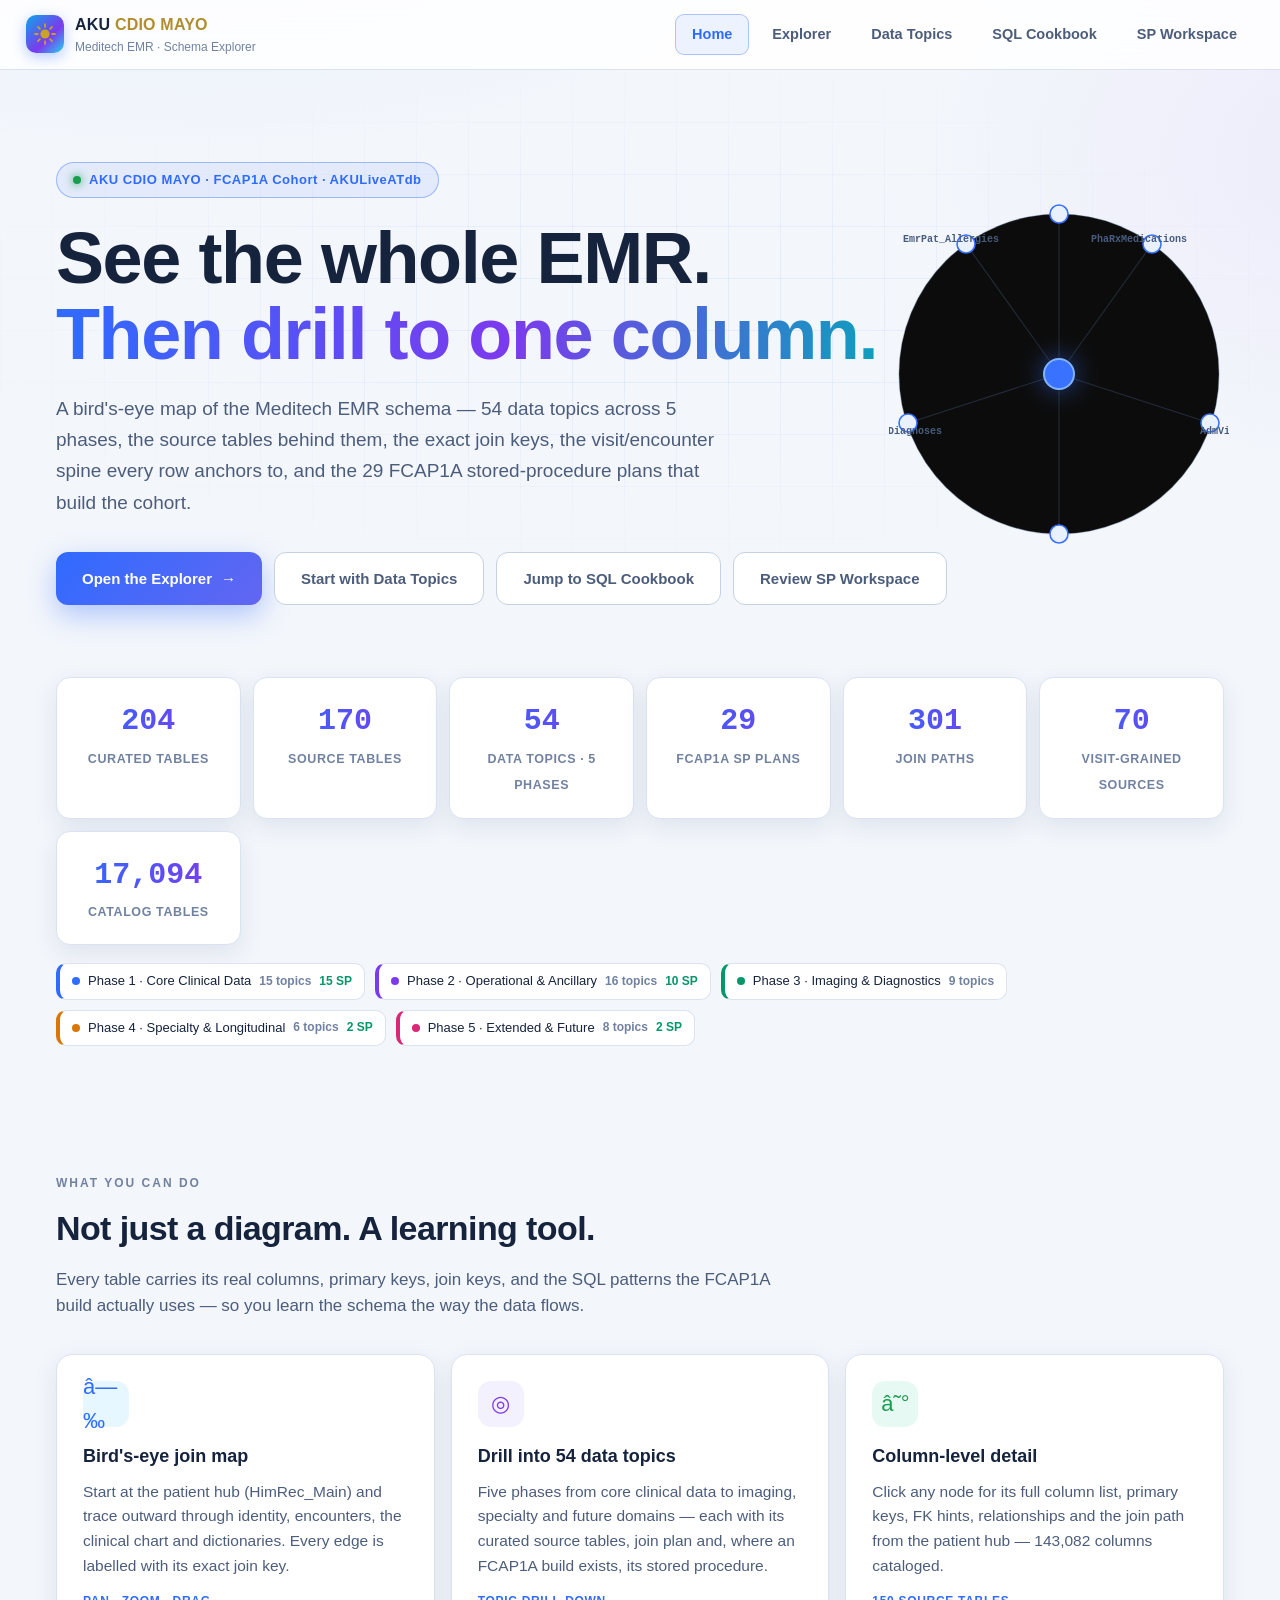
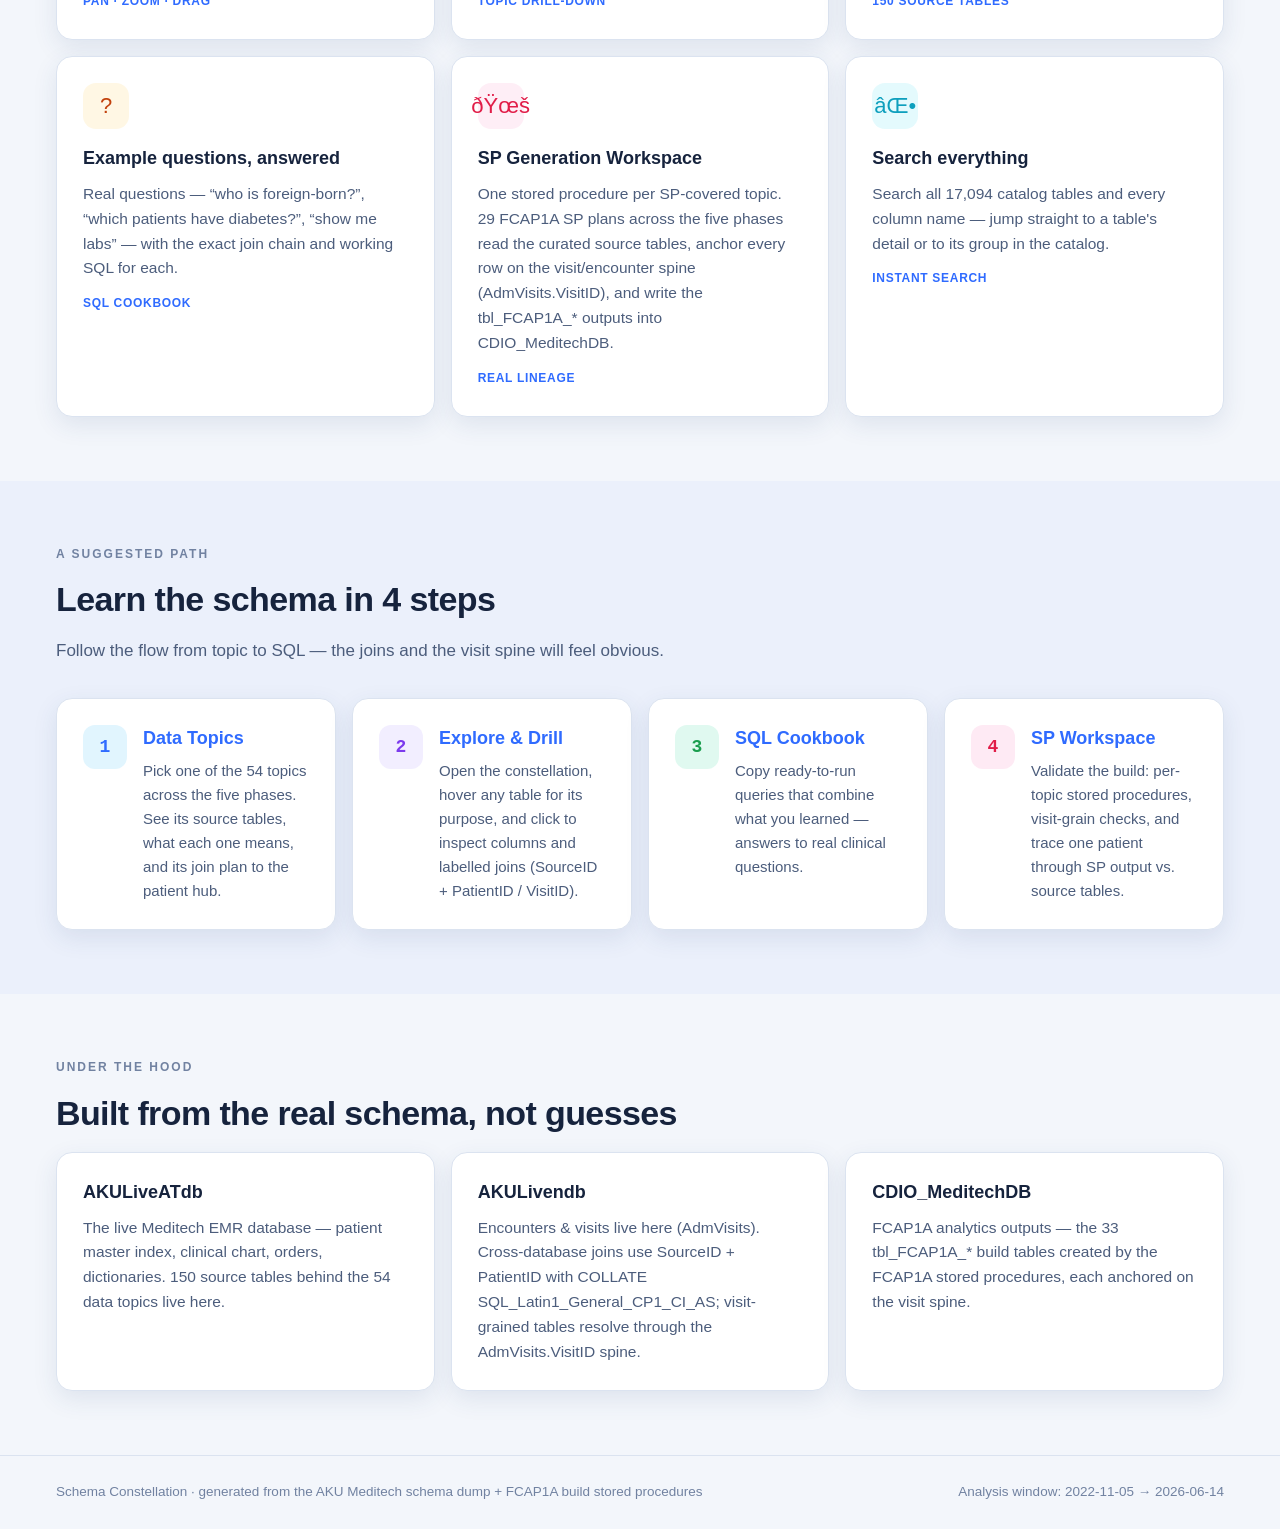
==== index.html @ 4102499e "Curate insurance/claims/surgery topics: 20 tables + 35 rels, 2 SP plans, 29 total" ====
<!DOCTYPE html>
<html lang="en">
<head>
<meta charset="UTF-8">
<meta name="viewport" content="width=device-width, initial-scale=1.0">
<title>AKU CDIO MAYO · Meditech Schema Explorer</title>
<link rel="stylesheet" href="assets/site.css?v=6">
<link rel="icon" type="image/svg+xml" href="assets/favicon.svg">
<meta name="description" content="Explore the AKU Meditech EMR schema: bird's-eye joins, 54 data topics, source tables, the visit/encounter spine, and the FCAP1A stored-procedure plans — built from the FCAP1A cohort project.">
<meta property="og:type" content="website">
<meta property="og:site_name" content="AKU CDIO MAYO · Schema Constellation">
<meta property="og:title" content="AKU CDIO MAYO — Meditech Schema Explorer">
<meta property="og:description" content="Explore the AKU Meditech EMR schema: bird's-eye joins, 54 data topics, source tables, the visit/encounter spine, and the FCAP1A stored-procedure plans.">
<meta property="og:url" content="https://storage.googleapis.com/cdio-migration-schema-constellation/index.html">
<meta name="twitter:card" content="summary">
</head>
<body>
<nav class="nav">
  <div class="brand">
    <div class="logo sun"><svg viewBox="0 0 26 26" fill="none"><circle cx="13" cy="13" r="5" fill="#c9a227"/><path d="M13 2.2v3M13 20.8v3M2.2 13h3M20.8 13h3M5.4 5.4l2.1 2.1M18.5 18.5l2.1 2.1M20.6 5.4l-2.1 2.1M7.5 18.5l-2.1 2.1" stroke="#c9a227" stroke-width="1.9" stroke-linecap="round"/></svg></div>
    <div><b>AKU <span class="gold">CDIO MAYO</span></b><small>Meditech EMR · Schema Explorer</small></div>
  </div>
  <div class="links">
    <a href="index.html" class="active">Home</a>
    <a href="explorer.html">Explorer</a>
    <a href="topics.html">Data Topics</a>
    <a href="sql.html">SQL Cookbook</a>
    <a href="sps.html">SP Workspace</a>
  </div>
</nav>

<header class="hero">
  <div class="gridlines"></div>
  <div class="wrap" style="position:relative">
    <div class="badge"><span class="dot"></span>AKU CDIO MAYO · FCAP1A Cohort · AKULiveATdb</div>
    <h1>See the whole EMR.<br><span class="grad">Then drill to one column.</span></h1>
    <p class="lead">A bird's-eye map of the Meditech EMR schema — 54 data topics across 5 phases, the source tables behind them, the exact join keys, the visit/encounter spine every row anchors to, and the 29 FCAP1A stored-procedure plans that build the cohort.</p>
    <div class="actions">
      <a class="btn primary" href="explorer.html">Open the Explorer <span class="arr">→</span></a>
      <a class="btn ghost" href="topics.html">Start with Data Topics</a>
      <a class="btn ghost" href="sql.html">Jump to SQL Cookbook</a>
      <a class="btn ghost" href="sps.html">Review SP Workspace</a>
    </div>
  </div>
  <div class="mini" aria-hidden="true">
    <svg viewBox="0 0 340 340" xmlns="http://www.w3.org/2000/svg">
      <g transform="translate(170 170)">
        <circle class="medge" r="70"></circle>
        <circle class="medge" r="120"></circle>
        <circle class="medge" r="160"></circle>
        <line class="medge" x1="0" y1="0" x2="0" y2="-160"></line>
        <line class="medge" x1="0" y1="0" x2="151" y2="49"></line>
        <line class="medge" x1="0" y1="0" x2="-151" y2="49"></line>
        <line class="medge" x1="0" y1="0" x2="-93" y2="-130"></line>
        <line class="medge" x1="0" y1="0" x2="93" y2="-130"></line>
        <line class="medge" x1="0" y1="0" x2="0" y2="160"></line>
        <circle class="mhub" r="15" cx="0" cy="0"></circle>
        <circle class="mnode" r="9" cx="0" cy="-160"></circle>
        <circle class="mnode" r="9" cx="151" cy="49"></circle>
        <circle class="mnode" r="9" cx="-151" cy="49"></circle>
        <circle class="mnode" r="9" cx="-93" cy="-130"></circle>
        <circle class="mnode" r="9" cx="93" cy="-130"></circle>
        <circle class="mnode" r="9" cx="0" cy="160"></circle>
        <text class="mlabel" x="0" y="-178" text-anchor="middle">HimRec_Main</text>
        <text class="mlabel" x="168" y="60" text-anchor="middle">AdmVisits</text>
        <text class="mlabel" x="-168" y="60" text-anchor="middle">AbsAcct_Diagnoses</text>
        <text class="mlabel" x="-108" y="-132" text-anchor="middle">EmrPat_Allergies</text>
        <text class="mlabel" x="80" y="-132" text-anchor="middle">PhaRxMedications</text>
        <text class="mlabel" x="4" y="186" text-anchor="middle">LabSpecimens</text>
      </g>
    </svg>
  </div>
</header>

<section style="padding-top:0">
  <div class="wrap">
    <div class="stats">
      <div class="stat"><b id="stTables">184</b><span>Curated tables</span></div>
      <div class="stat"><b id="stSrc">150</b><span>Source tables</span></div>
      <div class="stat"><b id="stTopics">54</b><span>Data topics · 5 phases</span></div>
      <div class="stat"><b id="stSP">19</b><span>FCAP1A SP plans</span></div>
      <div class="stat"><b id="stRels">266</b><span>Join paths</span></div>
      <div class="stat"><b id="stVisit">67</b><span>Visit-grained sources</span></div>
      <div class="stat"><b id="stCatalog">17,094</b><span>Catalog tables</span></div>
    </div>
    <div class="phase-rail" id="phaseRail"></div>
  </div>
</section>

<section>
  <div class="wrap">
    <div class="section-title">What you can do</div>
    <h2 class="section-head">Not just a diagram. A learning tool.</h2>
    <p class="section-sub">Every table carries its real columns, primary keys, join keys, and the SQL patterns the FCAP1A build actually uses — so you learn the schema the way the data flows.</p>
    <div class="grid">
      <div class="card">
        <div class="ic" style="background:rgba(56,189,248,.12);color:var(--accent)">â—‰</div>
        <h3>Bird's-eye join map</h3>
        <p>Start at the patient hub (HimRec_Main) and trace outward through identity, encounters, the clinical chart and dictionaries. Every edge is labelled with its exact join key.</p>
        <span class="tag">Pan · Zoom · Drag</span>
      </div>
      <div class="card">
        <div class="ic" style="background:rgba(167,139,250,.12);color:var(--vio)">◎</div>
        <h3>Drill into 54 data topics</h3>
        <p>Five phases from core clinical data to imaging, specialty and future domains — each with its curated source tables, join plan and, where an FCAP1A build exists, its stored procedure.</p>
        <span class="tag">Topic drill-down</span>
      </div>
      <div class="card">
        <div class="ic" style="background:rgba(52,211,153,.12);color:var(--good)">â˜°</div>
        <h3>Column-level detail</h3>
        <p>Click any node for its full column list, primary keys, FK hints, relationships and the join path from the patient hub — 143,082 columns cataloged.</p>
        <span class="tag">150 source tables</span>
      </div>
      <div class="card">
        <div class="ic" style="background:rgba(251,191,36,.12);color:var(--warn)">?</div>
        <h3>Example questions, answered</h3>
        <p>Real questions — “who is foreign-born?”, “which patients have diabetes?”, “show me labs” — with the exact join chain and working SQL for each.</p>
        <span class="tag">SQL Cookbook</span>
      </div>
      <div class="card">
        <div class="ic" style="background:rgba(244,114,182,.12);color:var(--bad)">ðŸœš</div>
        <h3>SP Generation Workspace</h3>
        <p>One stored procedure per SP-covered topic. 29 FCAP1A SP plans across the five phases read the curated source tables, anchor every row on the visit/encounter spine (AdmVisits.VisitID), and write the tbl_FCAP1A_* outputs into CDIO_MeditechDB.</p>
        <span class="tag">Real lineage</span>
      </div>
      <div class="card">
        <div class="ic" style="background:rgba(34,211,238,.12);color:var(--accent2)">âŒ•</div>
        <h3>Search everything</h3>
        <p>Search all 17,094 catalog tables and every column name — jump straight to a table's detail or to its group in the catalog.</p>
        <span class="tag">Instant search</span>
      </div>
    </div>
  </div>
</section>

<section style="background:rgba(47,107,255,.045)">
  <div class="wrap">
    <div class="section-title">A suggested path</div>
    <h2 class="section-head">Learn the schema in 4 steps</h2>
    <p class="section-sub">Follow the flow from topic to SQL — the joins and the visit spine will feel obvious.</p>
    <div class="path">
      <a class="step" href="topics.html" style="text-decoration:none">
        <div class="num" style="background:rgba(56,189,248,.15);color:var(--accent)">1</div>
        <div><h4>Data Topics</h4><p>Pick one of the 54 topics across the five phases. See its source tables, what each one means, and its join plan to the patient hub.</p></div>
      </a>
      <a class="step" href="explorer.html" style="text-decoration:none">
        <div class="num" style="background:rgba(167,139,250,.15);color:var(--vio)">2</div>
        <div><h4>Explore &amp; Drill</h4><p>Open the constellation, hover any table for its purpose, and click to inspect columns and labelled joins (SourceID + PatientID / VisitID).</p></div>
      </a>
      <a class="step" href="sql.html" style="text-decoration:none">
        <div class="num" style="background:rgba(52,211,153,.15);color:var(--good)">3</div>
        <div><h4>SQL Cookbook</h4><p>Copy ready-to-run queries that combine what you learned — answers to real clinical questions.</p></div>
      </a>
      <a class="step" href="sps.html" style="text-decoration:none">
        <div class="num" style="background:rgba(244,114,182,.15);color:var(--bad)">4</div>
        <div><h4>SP Workspace</h4><p>Validate the build: per-topic stored procedures, visit-grain checks, and trace one patient through SP output vs. source tables.</p></div>
      </a>
    </div>
  </div>
</section>

<section>
  <div class="wrap">
    <div class="section-title">Under the hood</div>
    <h2 class="section-head">Built from the real schema, not guesses</h2>
    <div class="grid">
      <div class="card">
        <h3>AKULiveATdb</h3>
        <p>The live Meditech EMR database — patient master index, clinical chart, orders, dictionaries. 150 source tables behind the 54 data topics live here.</p>
      </div>
      <div class="card">
        <h3>AKULivendb</h3>
        <p>Encounters &amp; visits live here (AdmVisits). Cross-database joins use SourceID + PatientID with COLLATE SQL_Latin1_General_CP1_CI_AS; visit-grained tables resolve through the AdmVisits.VisitID spine.</p>
      </div>
      <div class="card">
        <h3>CDIO_MeditechDB</h3>
        <p>FCAP1A analytics outputs — the 33 tbl_FCAP1A_* build tables created by the FCAP1A stored procedures, each anchored on the visit spine.</p>
      </div>
    </div>
  </div>
</section>

<footer>
  <div class="wrap">
    <span>Schema Constellation · generated from the AKU Meditech schema dump + FCAP1A build stored procedures</span>
    <span class="right"><span>Analysis window: 2022-11-05 → 2026-06-14</span></span>
  </div>
</footer>

<script>
const $ = (s,r=document)=>r.querySelector(s);
const PHCOLOR = {core:"#2f6bff", ops:"#7c3aed", imaging:"#059669", specialty:"#d97706", future:"#db2777"};
Promise.all([fetch("data/schema.js?v=4").then(r=>r.text()), fetch("data/phases.js?v=2").then(r=>r.text())]).then(([st, pt])=>{
  const m = st.match(/window\.SCHEMA_DATA\s*=\s*(\{.*\});/s);
  const pm = pt.match(/window\.SCHEMA_PHASES\s*=\s*(\{.*\});/s);
  if(!m || !pm) return;
  try{
    const d = JSON.parse(m[1]);
    const pd = JSON.parse(pm[1]);
    const tables = Object.values(d.tables);
    const src = tables.filter(v => v.role !== "cohort");
    const allTopics = pd.phases.flatMap(ph => ph.topics || []);
    if($("#stTables")) $("#stTables").textContent = tables.length.toLocaleString();
    if($("#stSrc")) $("#stSrc").textContent = src.length;
    if($("#stTopics")) $("#stTopics").textContent = allTopics.length;
    if($("#stSP")) $("#stSP").textContent = allTopics.filter(t => t.sp).length;
    if($("#stRels")) $("#stRels").textContent = d.rels.length;
    if($("#stVisit")) $("#stVisit").textContent = src.filter(v => (v.cols||[]).some(c=>c.n==="VisitID")).length;
    if($("#stCatalog")) $("#stCatalog").textContent = (d.meta && d.meta.catalog && d.index) ? Object.values(d.index).reduce((a,b)=>a+b.length,0).toLocaleString() : "17,094";
    const rail = $("#phaseRail");
    if(rail && pd.phases){
      rail.innerHTML = pd.phases.map(ph => {
        const c = PHCOLOR[ph.id] || "#2f6bff";
        const spN = (ph.topics||[]).filter(t => t.sp).length;
        return `<a href="topics.html#phase-${ph.id}" class="phase-chip" style="--pc:${c}">
          <span class="dot" style="background:${c};color:${c}"></span>
          <span>${ph.name}</span><b>${(ph.topics||[]).length} topics</b>${spN ? `<b class="sp">${spN} SP</b>` : ""}
        </a>`;
      }).join("");
    }
  }catch(e){}
}).catch(()=>{});
</script>
</body>
</html>
---- assets/site.css ----
/* ============================================================
   Schema Constellation · site-wide design system
   Light theme, borrowed from DbSchema's clean ER-diagram look:
   white surfaces, blue accents, navy text, large readable type.
   ============================================================ */
:root{
  --bg:#f3f6fb; --bg2:#eef2f9; --panel:#ffffff; --panel2:#f8fafd;
  --line:#dbe3f0; --line2:#c5d1e5;
  --txt:#16233d; --muted:#4c5d7c; --faint:#7182a1;
  --accent:#2f6bff; --accent2:#0e9fbd; --good:#1a9e4e; --warn:#c2410c; --bad:#e11d48; --vio:#7c3aed;
  --mono:'JetBrains Mono','Cascadia Code',ui-monospace,SFMono-Regular,Menlo,Consolas,monospace;
  --sans:'Inter',-apple-system,'Segoe UI',Roboto,Helvetica,Arial,sans-serif;
  --shadow:0 8px 24px rgba(35,64,117,.10);
  --shadow-lg:0 18px 44px rgba(35,64,117,.16);
}
*{box-sizing:border-box;margin:0;padding:0}
html{scroll-behavior:smooth}
body{
  background:
    radial-gradient(1100px 520px at 15% -5%, rgba(47,107,255,.07), transparent 60%),
    radial-gradient(900px 600px at 110% 5%, rgba(124,58,237,.06), transparent 55%),
    radial-gradient(1000px 800px at 50% 115%, rgba(14,159,189,.05), transparent 60%),
    var(--bg);
  color:var(--txt);font-family:var(--sans);min-height:100vh;line-height:1.55;font-size:17px;
}
a{color:var(--accent);text-decoration:none}
.mono{font-family:var(--mono)}

/* ---------- top nav ---------- */
.nav{
  position:sticky;top:0;z-index:40;display:flex;align-items:center;gap:14px;
  padding:12px 26px;background:rgba(255,255,255,.85);backdrop-filter:blur(16px);
  border-bottom:1px solid var(--line);
}
.nav .brand{display:flex;align-items:center;gap:11px;margin-right:8px}
.nav .logo{width:38px;height:38px;border-radius:10px;position:relative;flex:none;
  background:linear-gradient(135deg,#0ea5e9,#7c3aed 60%,#22d3ee);box-shadow:0 4px 14px rgba(47,107,255,.35)}
.nav .logo::before{content:"";position:absolute;inset:6px;border-radius:7px;
  border:2px solid rgba(255,255,255,.9);border-top-color:transparent;transform:rotate(28deg)}
.nav .logo::after{content:"";position:absolute;inset:14px 8px;border-radius:50%;background:#fff;box-shadow:0 0 8px #fff}
.nav .logo.sun{display:flex;align-items:center;justify-content:center}
.nav .logo.sun::before,.nav .logo.sun::after{display:none}
.nav .logo.sun svg{width:24px;height:24px}
.nav .brand b .gold{color:#b08d2e}
.nav .brand b{font-size:16px;letter-spacing:.2px;white-space:nowrap;color:var(--txt)}
.nav .brand small{display:block;font-size:12px;color:var(--faint);font-weight:500}
.nav .links{display:flex;gap:6px;margin-left:auto;flex-wrap:wrap}
.nav .links a{
  padding:8px 16px;border-radius:9px;font-size:14.5px;font-weight:600;color:var(--muted);
  border:1px solid transparent;transition:.15s;
}
.nav .links a:hover{color:var(--accent);background:rgba(47,107,255,.06)}
.nav .links a.active{color:var(--accent);border-color:rgba(47,107,255,.35);background:rgba(47,107,255,.08)}
.nav .links a.cta{background:linear-gradient(135deg,#0ea5e9,#6366f1);color:#fff;border:none}
.nav .links a.cta:hover{filter:brightness(1.08);color:#fff}

/* ---------- layout ---------- */
.wrap{max-width:1220px;margin:0 auto;padding:0 26px}
section{padding:64px 0}
.section-title{font-size:12px;letter-spacing:2px;color:var(--faint);text-transform:uppercase;font-weight:800;margin-bottom:10px}
.section-head{font-size:34px;font-weight:800;letter-spacing:-.6px;margin-bottom:12px}
.section-sub{color:var(--muted);font-size:17px;max-width:740px;margin-bottom:34px}

/* ---------- hero ---------- */
.hero{position:relative;overflow:hidden;padding:92px 0 72px}
.hero .gridlines{
  position:absolute;inset:0;background-image:linear-gradient(rgba(47,107,255,.07) 1px,transparent 1px),
    linear-gradient(90deg,rgba(47,107,255,.07) 1px,transparent 1px);
  background-size:52px 52px;mask-image:radial-gradient(ellipse 80% 60% at 50% 40%,#000 20%,transparent 70%);
  pointer-events:none;
}
.hero .badge{display:inline-flex;align-items:center;gap:8px;padding:7px 16px;border-radius:999px;
  border:1px solid rgba(47,107,255,.4);background:rgba(47,107,255,.08);color:var(--accent);
  font-size:13px;font-weight:700;letter-spacing:.5px;margin-bottom:22px}
.hero .badge .dot{width:8px;height:8px;border-radius:50%;background:var(--good);box-shadow:0 0 10px var(--good);animation:pulse 2s infinite}
@keyframes pulse{0%,100%{opacity:1}50%{opacity:.35}}
.hero h1{font-size:clamp(40px,6vw,72px);font-weight:900;letter-spacing:-1.4px;line-height:1.06;margin-bottom:20px;color:var(--txt)}
.hero h1 .grad{background:linear-gradient(90deg,#2f6bff,#7c3aed 55%,#0e9fbd);-webkit-background-clip:text;background-clip:text;color:transparent}
.hero .lead{font-size:19px;color:var(--muted);max-width:660px;margin-bottom:34px;line-height:1.65}
.hero .actions{display:flex;gap:12px;flex-wrap:wrap}
.btn{display:inline-flex;align-items:center;gap:9px;padding:14px 26px;border-radius:12px;font-size:15px;font-weight:700;cursor:pointer;transition:.18s;border:1px solid transparent}
.btn.primary{background:linear-gradient(135deg,#2f6bff,#6366f1);color:#fff;box-shadow:0 10px 28px rgba(47,107,255,.35)}
.btn.primary:hover{filter:brightness(1.08);transform:translateY(-1px)}
.btn.ghost{border-color:var(--line2);color:var(--txt);background:#fff}
.btn.ghost:hover{border-color:var(--accent);color:var(--accent)}
.btn .arr{transition:.18s}
.btn:hover .arr{transform:translateX(3px)}

/* mini constellation in hero */
.mini{position:absolute;right:4%;top:50%;transform:translateY(-50%);width:340px;height:340px;opacity:.95;pointer-events:none}
@media(max-width:1020px){.mini{display:none}}
.mini svg{width:100%;height:100%}
.mini .mnode{fill:#eaf1ff;stroke:#2f6bff;stroke-width:1.6}
.mini .mhub{fill:#2f6bff;stroke:#7db1ff;stroke-width:2;filter:drop-shadow(0 0 12px rgba(47,107,255,.55))}
.mini .medge{stroke:rgba(71,94,128,.35);stroke-width:1.1}
.mini .mlabel{font:600 10px var(--mono);fill:#3f5478}

/* ---------- stats band ---------- */
.stats{display:grid;grid-template-columns:repeat(6,1fr);gap:12px}
.stat{border:1px solid var(--line);border-radius:14px;padding:20px 16px;background:#fff;text-align:center;transition:.2s;box-shadow:var(--shadow)}
.stat:hover{transform:translateY(-3px);border-color:var(--line2);box-shadow:var(--shadow-lg)}
.stat b{display:block;font-size:30px;font-weight:800;background:linear-gradient(90deg,#2f6bff,#7c3aed);-webkit-background-clip:text;background-clip:text;color:transparent;font-family:var(--mono)}
.stat span{font-size:12.5px;color:var(--faint);letter-spacing:.6px;text-transform:uppercase;font-weight:700}
@media(max-width:900px){.stats{grid-template-columns:repeat(3,1fr)}}

/* ---------- phase rail (home) ---------- */
.phase-rail{display:flex;flex-wrap:wrap;gap:10px;margin-top:18px}
.phase-rail .phase-chip{display:inline-flex;align-items:center;gap:8px;border:1px solid var(--line);border-left:4px solid var(--pc,#2f6bff);border-radius:10px;padding:7px 12px;background:#fff;font-size:13px;color:var(--txt);text-decoration:none;transition:.15s}
.phase-rail .phase-chip:hover{border-color:var(--line2);box-shadow:var(--shadow)}
.phase-rail .phase-chip .dot{width:8px;height:8px;border-radius:50%;flex:none}
.phase-rail .phase-chip b{font-weight:700;font-size:12px;color:var(--faint)}
.phase-rail .phase-chip b.sp{color:#059669}


/* ---------- feature cards ---------- */
.grid{display:grid;grid-template-columns:repeat(auto-fit,minmax(320px,1fr));gap:16px}
.card{border:1px solid var(--line);border-radius:16px;padding:26px;background:#fff;transition:.2s;position:relative;overflow:hidden;box-shadow:var(--shadow)}
.card:hover{transform:translateY(-4px);border-color:var(--line2);box-shadow:var(--shadow-lg)}
.card .ic{width:46px;height:46px;border-radius:13px;display:flex;align-items:center;justify-content:center;margin-bottom:16px;font-size:22px}
.card h3{font-size:18px;font-weight:700;margin-bottom:9px}
.card p{font-size:15.5px;color:var(--muted);line-height:1.6}
.card .tag{display:inline-block;margin-top:13px;font-size:12px;font-weight:700;letter-spacing:.7px;color:var(--accent);text-transform:uppercase}

/* ---------- learning path ---------- */
.path{display:grid;grid-template-columns:repeat(4,1fr);gap:16px}
.step{border:1px solid var(--line);border-radius:16px;padding:26px;background:#fff;display:flex;gap:16px;transition:.2s;cursor:pointer;box-shadow:var(--shadow)}
.step:hover{transform:translateY(-4px);border-color:var(--accent);box-shadow:var(--shadow-lg)}
.step .num{width:44px;height:44px;flex:none;border-radius:12px;display:flex;align-items:center;justify-content:center;font-weight:800;font-family:var(--mono);font-size:18px}
.step h4{font-size:18px;font-weight:700;margin-bottom:6px}
.step p{font-size:15px;color:var(--muted);line-height:1.6}
@media(max-width:900px){.path{grid-template-columns:1fr}}

/* ---------- foot ---------- */
footer{border-top:1px solid var(--line);padding:26px 0;color:var(--faint);font-size:13.5px}
footer .wrap{display:flex;align-items:center;gap:12px;flex-wrap:wrap}
footer .right{margin-left:auto;display:flex;gap:16px}

/* ---------- generic pages ---------- */
.page{padding:54px 0 80px}
.page h1{font-size:38px;font-weight:800;letter-spacing:-.8px;margin-bottom:8px}
.page .crumb{font-size:12.5px;color:var(--faint);margin-bottom:22px;font-family:var(--mono)}
.code-card{border:1px solid var(--line);border-radius:14px;background:#f6f8fc;overflow:hidden;margin-top:10px}
.code-card pre{padding:16px;font-family:var(--mono);font-size:14px;color:#0f1e3d;overflow-x:auto;white-space:pre-wrap;word-break:break-all;line-height:1.55}
.kw{color:#7c3aed}.cm{color:#8a98b6}.st{color:#15803d}.fn{color:#2563eb}

/* ---------- subpage hero ---------- */
.pagehead{padding:60px 0 12px}
.pagehead h1{font-size:40px;font-weight:800;letter-spacing:-.8px;margin-bottom:8px}
.pagehead .lead{max-width:680px;color:var(--muted);font-size:17.5px;line-height:1.65}

/* ---------- topics page ---------- */
.topic-loading{color:var(--faint);padding:40px 0;font-size:16px}
.phase-toc{display:flex;flex-wrap:wrap;gap:10px;margin-bottom:34px;position:sticky;top:0;z-index:30;background:rgba(238,242,249,.94);backdrop-filter:blur(6px);padding:12px 0;border-radius:14px}
.phase-toc a{display:flex;align-items:center;gap:10px;border:1px solid var(--line);border-left:4px solid var(--tone,#2f6bff);border-radius:12px;
  padding:9px 14px;font-weight:800;font-size:14px;color:var(--txt);background:#fff;text-decoration:none;transition:.15s}
.phase-toc a:hover{border-color:var(--line2);box-shadow:var(--shadow)}
.phase-toc a b{font-weight:700;font-size:12px;color:var(--faint)}
.phase-block{margin-bottom:44px;scroll-margin-top:70px}
.phase-head{display:flex;align-items:flex-end;justify-content:space-between;gap:14px;border-bottom:3px solid var(--tone,#2f6bff);padding-bottom:12px;margin-bottom:18px;scroll-margin-top:70px}
.phase-head .section-title{color:var(--tone,#2f6bff)}
.phase-head h2{font-size:30px;font-weight:800;letter-spacing:-.4px}
.phase-head .chip{flex:none}
.phase-grid{display:grid;grid-template-columns:repeat(auto-fill,minmax(430px,1fr));gap:16px;align-items:start}
.phase-grid .topic-block{margin-bottom:0}
.topic-block.na{background:linear-gradient(180deg,#fff,#f7f9fc)}
.topic-block .t-note{margin-top:10px;font-size:14px;color:var(--faint);background:rgba(245,158,11,.08);border:1px dashed rgba(217,119,6,.4);border-radius:10px;padding:8px 12px;max-width:680px}
.na-note{font-size:15px;color:var(--faint);background:rgba(148,163,184,.1);border:1px dashed var(--line2);border-radius:12px;padding:14px 16px;line-height:1.55;margin-top:4px}
.topic-block .topic-head p{max-width:100%}
.topic-block .sp-plan{display:grid;grid-template-columns:1.25fr .9fr;gap:22px}
@media (max-width:900px){
  .phase-grid{grid-template-columns:1fr}
  .topic-block .sp-plan{grid-template-columns:1fr}
  .phase-head{flex-direction:column;align-items:flex-start}
}
.topic-block{border:1px solid var(--line);border-radius:18px;padding:28px;margin-bottom:26px;background:#fff;box-shadow:var(--shadow)}
.topic-block .tone-line{width:4px;border-radius:3px;background:var(--tone,#2f6bff);align-self:stretch;flex:none}
.topic-head{display:flex;align-items:flex-start;gap:16px;margin-bottom:20px}
.topic-head h2{font-size:26px;font-weight:800;letter-spacing:-.3px}
.topic-head h2 a{color:var(--txt)}
.topic-head h2 a:hover{color:var(--tone,#2f6bff)}
.topic-head p{color:var(--muted);font-size:16px;line-height:1.6;margin-top:4px;max-width:680px}
.topic-head .btn{margin-left:auto;flex:none}
.topic-grid{display:grid;grid-template-columns:repeat(auto-fill,minmax(310px,1fr));gap:14px}
.topic-card{border:1px solid var(--line);border-radius:14px;padding:18px;background:var(--panel2);
  border-top:3px solid var(--tone,#2f6bff);transition:.15s;min-width:0}
.topic-card:hover{transform:translateY(-2px);border-color:var(--line2);box-shadow:var(--shadow-lg)}
.tc-top{display:flex;align-items:center;gap:8px;margin-bottom:7px;flex-wrap:wrap;min-width:0}
.tc-name{font-family:var(--mono);font-size:16px;font-weight:700;min-width:0;overflow-wrap:break-word;word-break:break-all}
.tc-name a{color:var(--txt)}
.tc-name a:hover{color:var(--tone,#2f6bff)}
.tc-zone{margin-left:auto;font-size:10.5px;font-weight:800;letter-spacing:1px;color:var(--faint);
  border:1px solid var(--line);padding:3px 8px;border-radius:99px}
.tc-label{font-size:13.5px;font-weight:700;color:var(--accent);letter-spacing:.3px;margin-bottom:8px}
.tc-desc{font-size:15px;color:var(--muted);line-height:1.55;margin-bottom:11px}
.tc-keys{font-size:13px;color:var(--faint);font-family:var(--mono);margin-bottom:7px}
.tc-keys code{color:var(--warn);font-size:12px}
.tc-cols{font-size:12px;color:var(--faint);font-weight:700;letter-spacing:.5px}

/* ---------- sql cookbook ---------- */
.sql-card{border:1px solid var(--line);border-radius:16px;background:#fff;margin-bottom:24px;overflow:hidden;box-shadow:var(--shadow)}
.sql-head{display:flex;align-items:center;gap:12px;padding:18px 20px;border-bottom:1px solid var(--line);flex-wrap:wrap}
.sql-q{font-size:19px;font-weight:700}
.sql-topic{margin-left:auto;font-size:11.5px;font-weight:800;letter-spacing:1px;color:var(--vio);
  border:1px solid rgba(124,58,237,.4);padding:4px 12px;border-radius:99px;white-space:nowrap}
.sql-path{display:flex;flex-wrap:wrap;align-items:center;gap:8px;padding:13px 20px;border-bottom:1px solid var(--line);font-size:14.5px}
.sql-path .qs-tbl{font-family:var(--mono);font-weight:700}
.sql-path .qs-tbl a{color:#22304d}
.sql-path .qs-tbl a:hover{color:var(--accent)}
.sql-path .qs-on{color:var(--faint);font-size:13px}
.sql-path .qs-on code{color:var(--warn);font-family:var(--mono);font-size:12px}
.sql-path .qs-arr{color:var(--accent);font-weight:800}
.sql-code{background:#f6f8fc;border-top:1px solid var(--line);padding:18px;overflow-x:auto}
.sql-code code{font-family:var(--mono);font-size:14.5px;line-height:1.6;color:#0f1e3d;white-space:pre-wrap;word-break:break-all}
.sql-card .copy-btn{margin:14px 20px}
.btn.sm{padding:9px 16px;font-size:13px;border-radius:10px}
.btn.ghost{background:#fff;border:1px solid var(--line2);color:var(--muted)}
.btn.ghost:hover{color:var(--accent);border-color:var(--accent);background:rgba(47,107,255,.05)}
.btn.ghost.sm{padding:9px 16px;font-size:13px;border-radius:10px}
.btn.primary{background:linear-gradient(135deg,#2f6bff,#6366f1);color:#fff;border:none}
.btn.primary:hover{filter:brightness(1.08)}

@media(max-width:820px){
  .topic-head{flex-direction:column}
  .topic-head .btn{margin-left:0}
  .sql-topic{margin-left:0}
}

/* ---------- shared SP workspace + join-plan components (sps.html, topics.html) ---------- */
.chip{font:700 10.5px/1 var(--mono);letter-spacing:.04em;padding:.38rem .6rem;border-radius:999px;border:1px solid color-mix(in srgb,currentColor 25%,transparent);background:color-mix(in srgb,currentColor 8%,transparent);white-space:nowrap}
.sp-meta{display:flex;flex-wrap:wrap;gap:.45rem;margin-top:.65rem}
.sp-plan{display:grid;grid-template-columns:1fr 1fr;gap:1.1rem;margin-top:.9rem}
@media(max-width:960px){.sp-plan{grid-template-columns:1fr}}
.sp-col h4{font-size:.72rem;letter-spacing:.14em;text-transform:uppercase;color:var(--faint);margin:0 0 .55rem}
.sp-tbl{display:grid;grid-template-columns:repeat(auto-fill,minmax(190px,1fr));gap:.5rem}
.sp-card{background:#fff;border:1px solid var(--line);border-radius:10px;padding:.5rem .62rem;min-width:0}
.sp-card .n{font:600 12.5px/1.25 var(--mono);white-space:nowrap;overflow:hidden;text-overflow:ellipsis}
.sp-card .n a{color:var(--txt)}
.sp-card .n a:hover{color:var(--accent)}
.sp-card .l{font-size:11px;color:var(--muted);margin-top:.15rem;line-height:1.3;display:-webkit-box;-webkit-line-clamp:2;-webkit-box-orient:vertical;overflow:hidden}
.sp-card .k{display:flex;gap:.35rem;align-items:center;margin-top:.4rem;font-size:10px;color:var(--faint)}
.sp-card .chip{font-size:9.5px;padding:.22rem .45rem}
.jpl{display:flex;flex-direction:column;gap:.4rem}
.jp{display:flex;align-items:baseline;gap:.45rem;font:600 11.5px/1.4 var(--mono);background:var(--panel2);border:1px solid var(--line);border-radius:8px;padding:.42rem .6rem}
.jp .arr{color:var(--faint)}
.jp code{color:var(--accent);background:transparent;padding:0}
.jp em{font:500 10.5px/1 var(--sans);color:var(--faint);font-style:normal;margin-left:auto;white-space:nowrap}
.jp-hub{opacity:.85;border-style:dashed;border-color:var(--line2)}
.sql-card details>summary{cursor:pointer;list-style:none;display:flex;align-items:center;gap:.5rem;font-weight:600;font-size:.86rem;padding:16px 20px;color:var(--txt)}
.sql-card details>summary::before{content:"+";display:inline-grid;place-items:center;width:1.15rem;height:1.15rem;border-radius:6px;background:var(--panel2);border:1px solid var(--line);font-size:.8rem;color:var(--accent)}
.sql-card details[open]>summary::before{content:"−"}
.sql-card details .sql-code{border-top:1px solid var(--line)}
.sql-code{max-height:520px;overflow:auto}
.xsp-list{display:grid;grid-template-columns:repeat(auto-fill,minmax(230px,1fr));gap:.55rem;margin-top:.7rem}
.xsp-item{font:600 11px/1.5 var(--mono);border:1px solid var(--line);border-radius:10px;padding:.55rem .65rem;background:#fff}
.xsp-item b{display:block;font-size:12px}
.xsp-item small{display:block;color:var(--faint);font-weight:500;margin-top:.15rem}
.runbook{list-style:none;counter-reset:rb;padding:0;margin:.9rem 0 0;display:flex;flex-direction:column;gap:.55rem}
.runbook li{counter-increment:rb;display:flex;gap:.7rem;align-items:flex-start;font-size:.9rem;color:var(--muted);line-height:1.5}
.runbook li::before{content:counter(rb,decimal);flex:0 0 1.45rem;height:1.45rem;display:grid;place-items:center;border-radius:8px;background:var(--panel2);border:1px solid var(--line);font:700 12px/1 var(--mono);color:var(--accent)}
.trace-row{display:flex;gap:.55rem;margin:.5rem 0;flex-wrap:wrap}
.trace-row input{flex:1;min-width:180px;font:500 12px var(--mono);padding:.5rem .6rem;border-radius:8px;border:1px solid var(--line2);background:#fff;color:var(--txt)}
.trace-row input:focus{outline:none;border-color:var(--accent)}
.trace-code:empty::after{content:"Enter one PatientID, then Generate trace SQL.";color:var(--faint);font:500 13px var(--sans)}
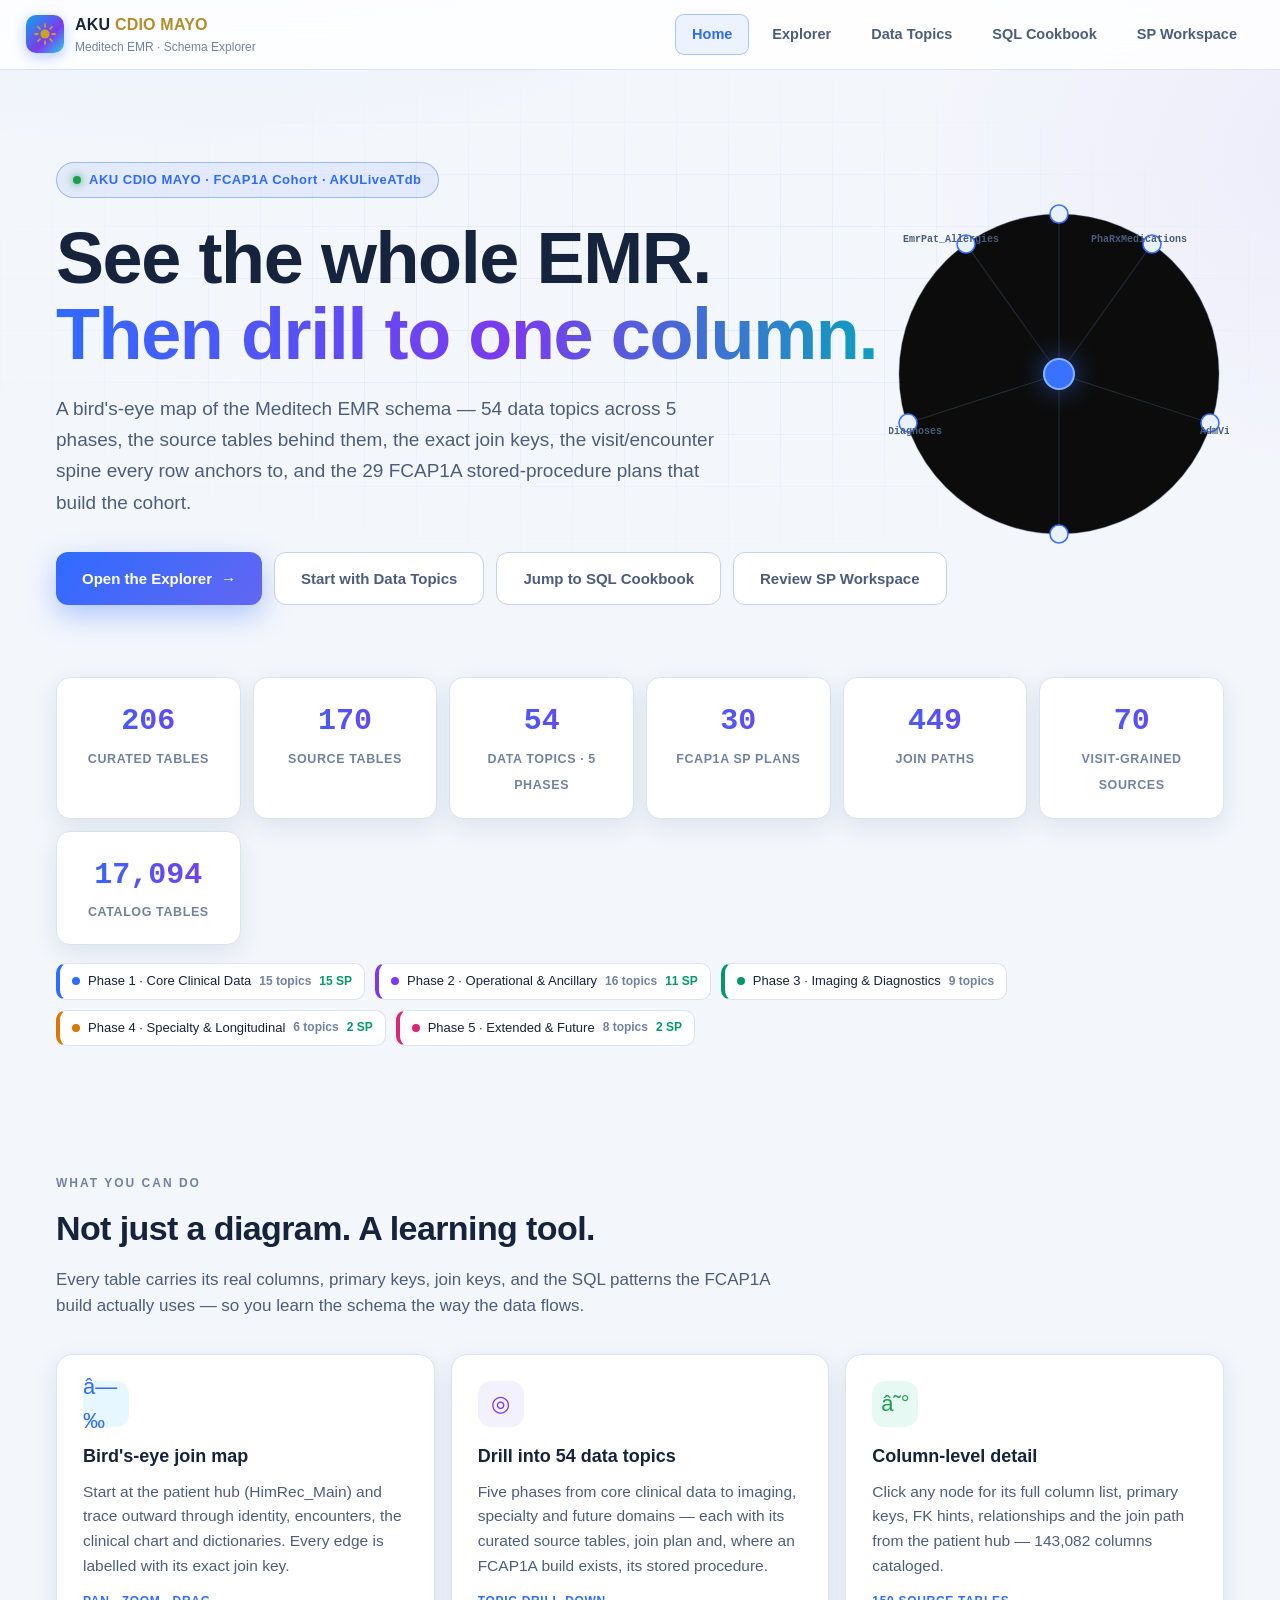
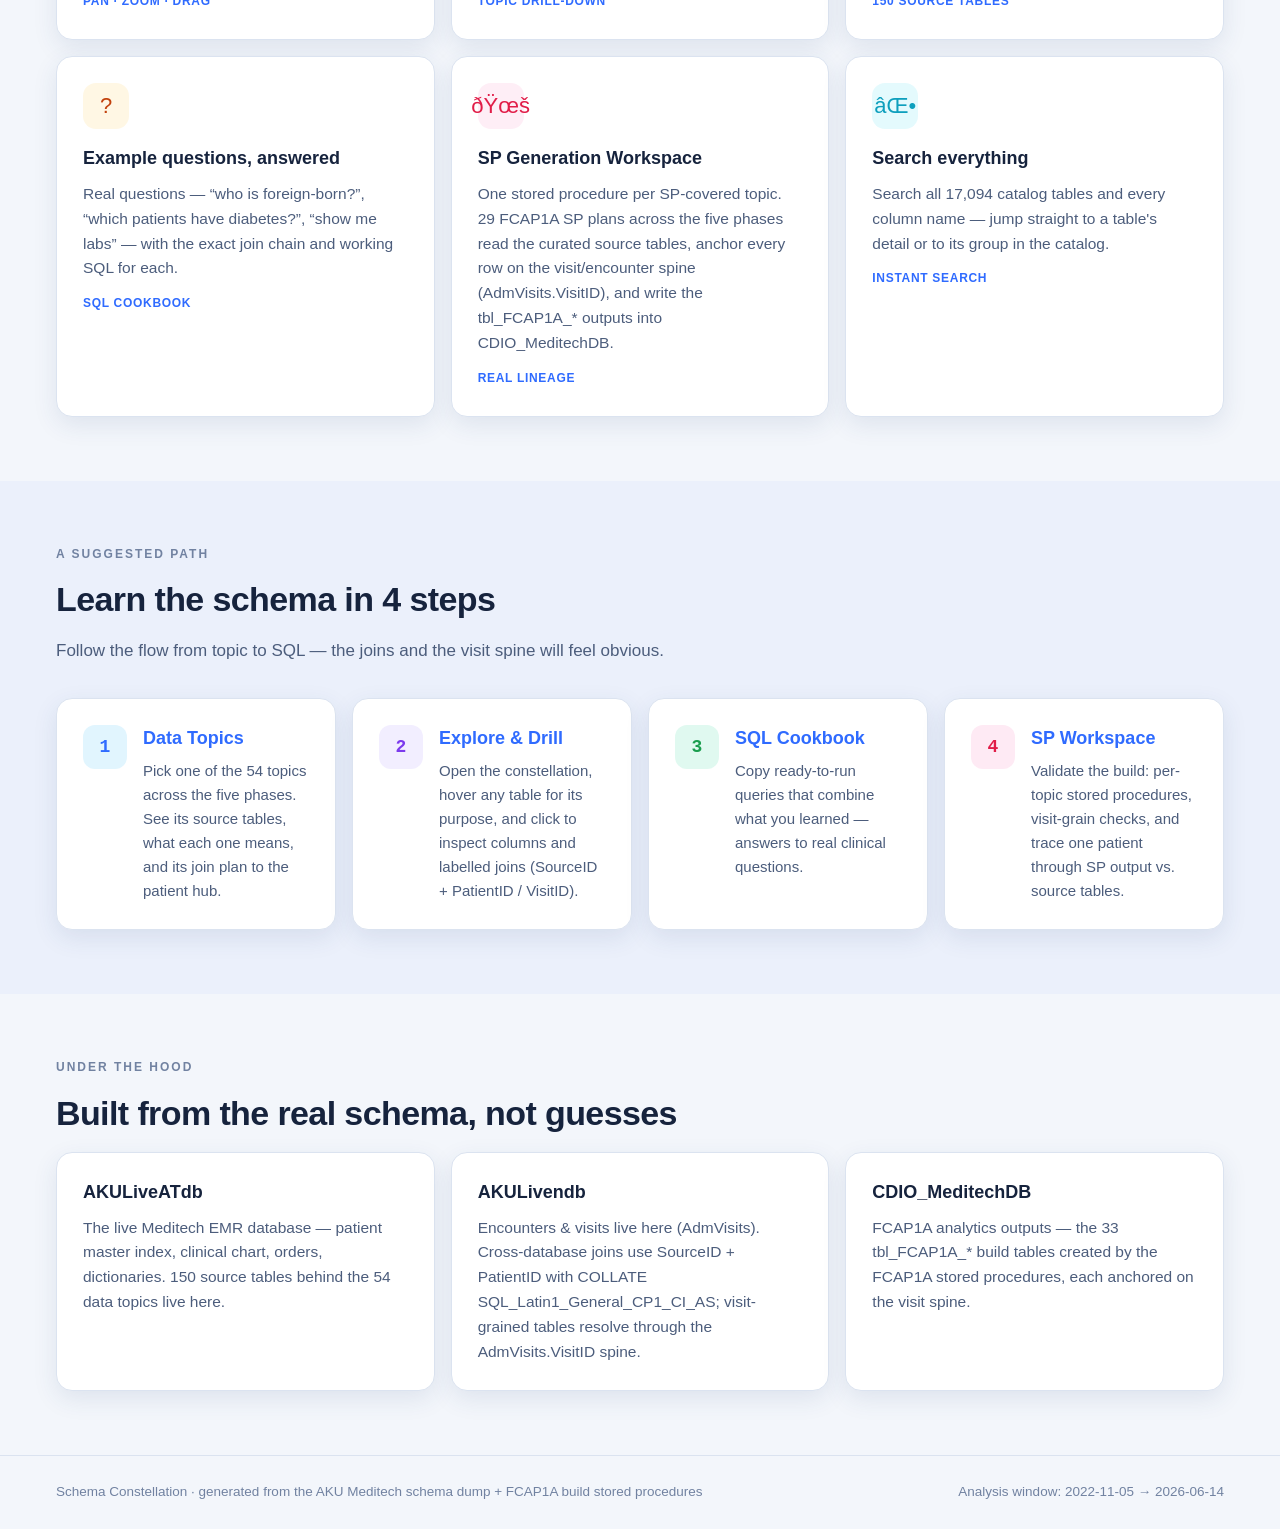
==== commit 56983143: "Complete schema relationships and SP catalog" ====
--- a/index.html
+++ b/index.html
@@ -190,7 +190,7 @@
 <script>
 const $ = (s,r=document)=>r.querySelector(s);
 const PHCOLOR = {core:"#2f6bff", ops:"#7c3aed", imaging:"#059669", specialty:"#d97706", future:"#db2777"};
-Promise.all([fetch("data/schema.js?v=4").then(r=>r.text()), fetch("data/phases.js?v=2").then(r=>r.text())]).then(([st, pt])=>{
+Promise.all([fetch("data/schema.js?v=5").then(r=>r.text()), fetch("data/phases.js?v=3").then(r=>r.text())]).then(([st, pt])=>{
   const m = st.match(/window\.SCHEMA_DATA\s*=\s*(\{.*\});/s);
   const pm = pt.match(/window\.SCHEMA_PHASES\s*=\s*(\{.*\});/s);
   if(!m || !pm) return;
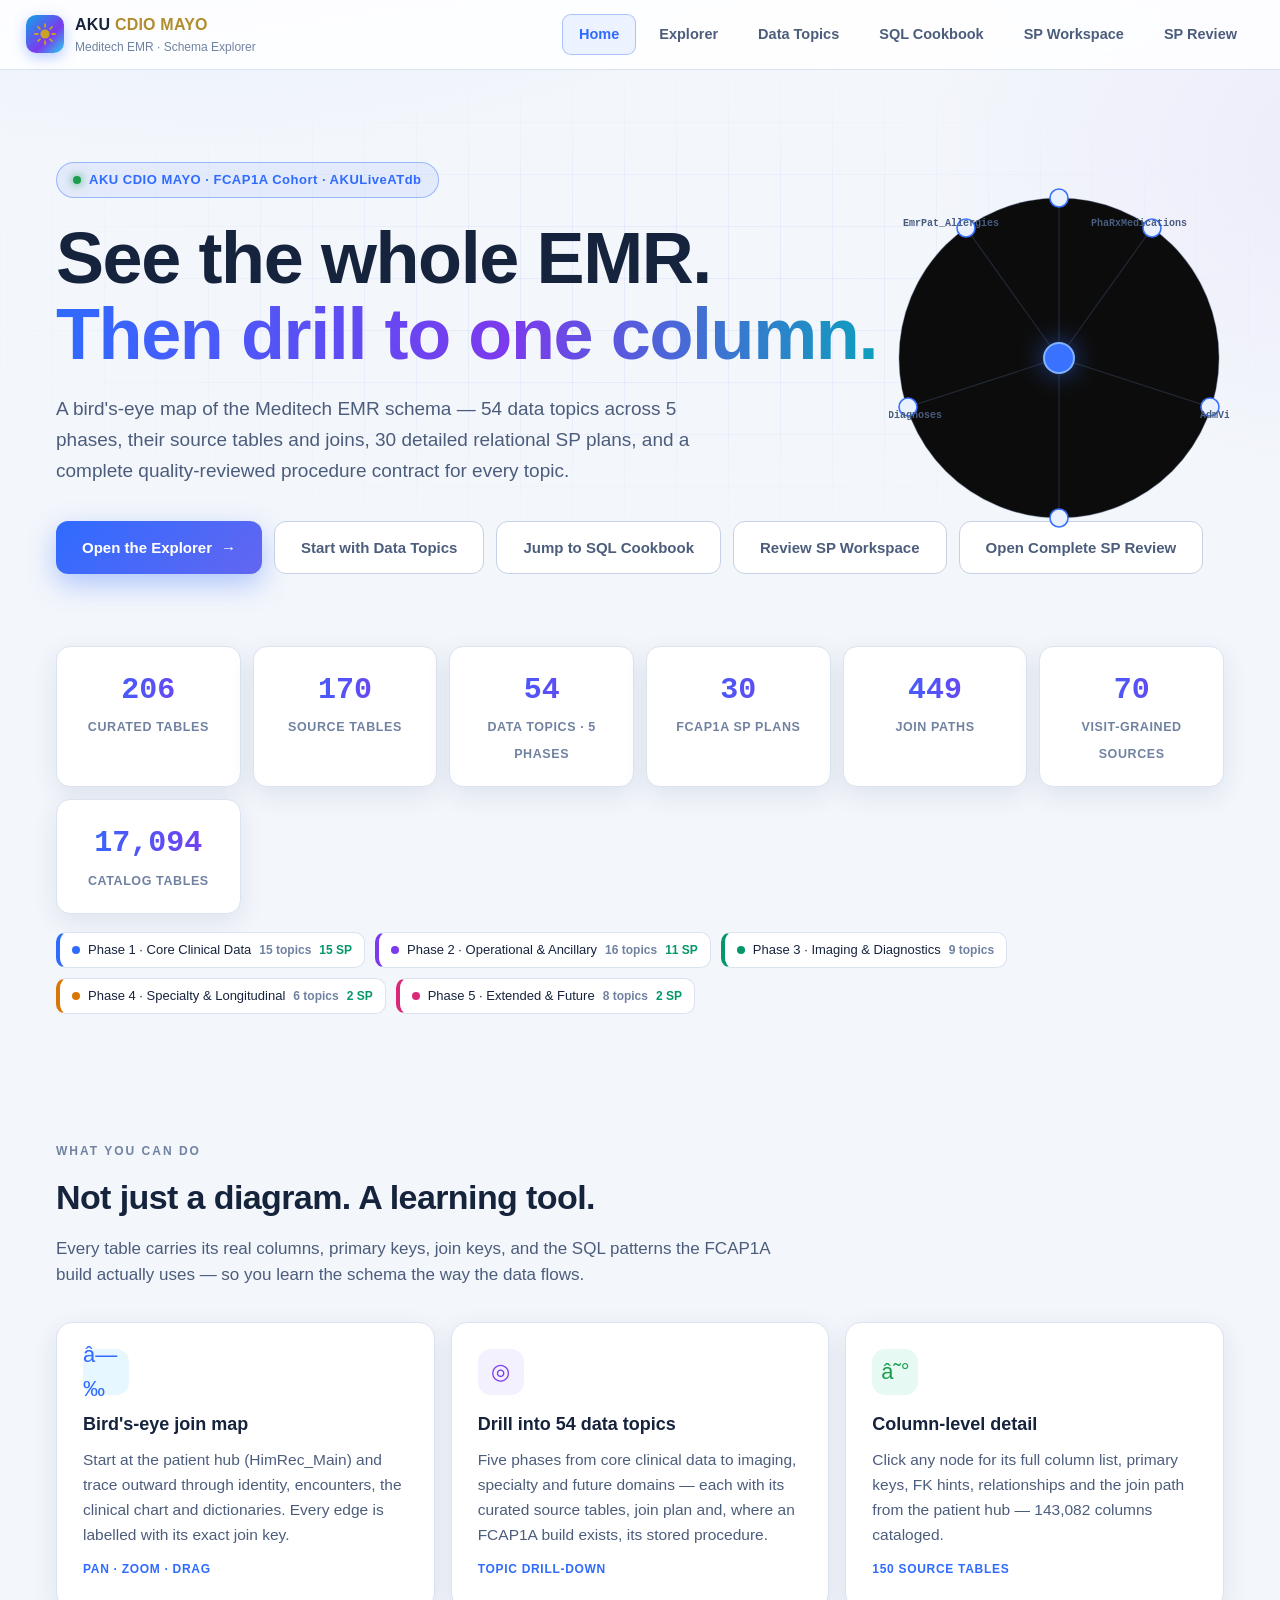
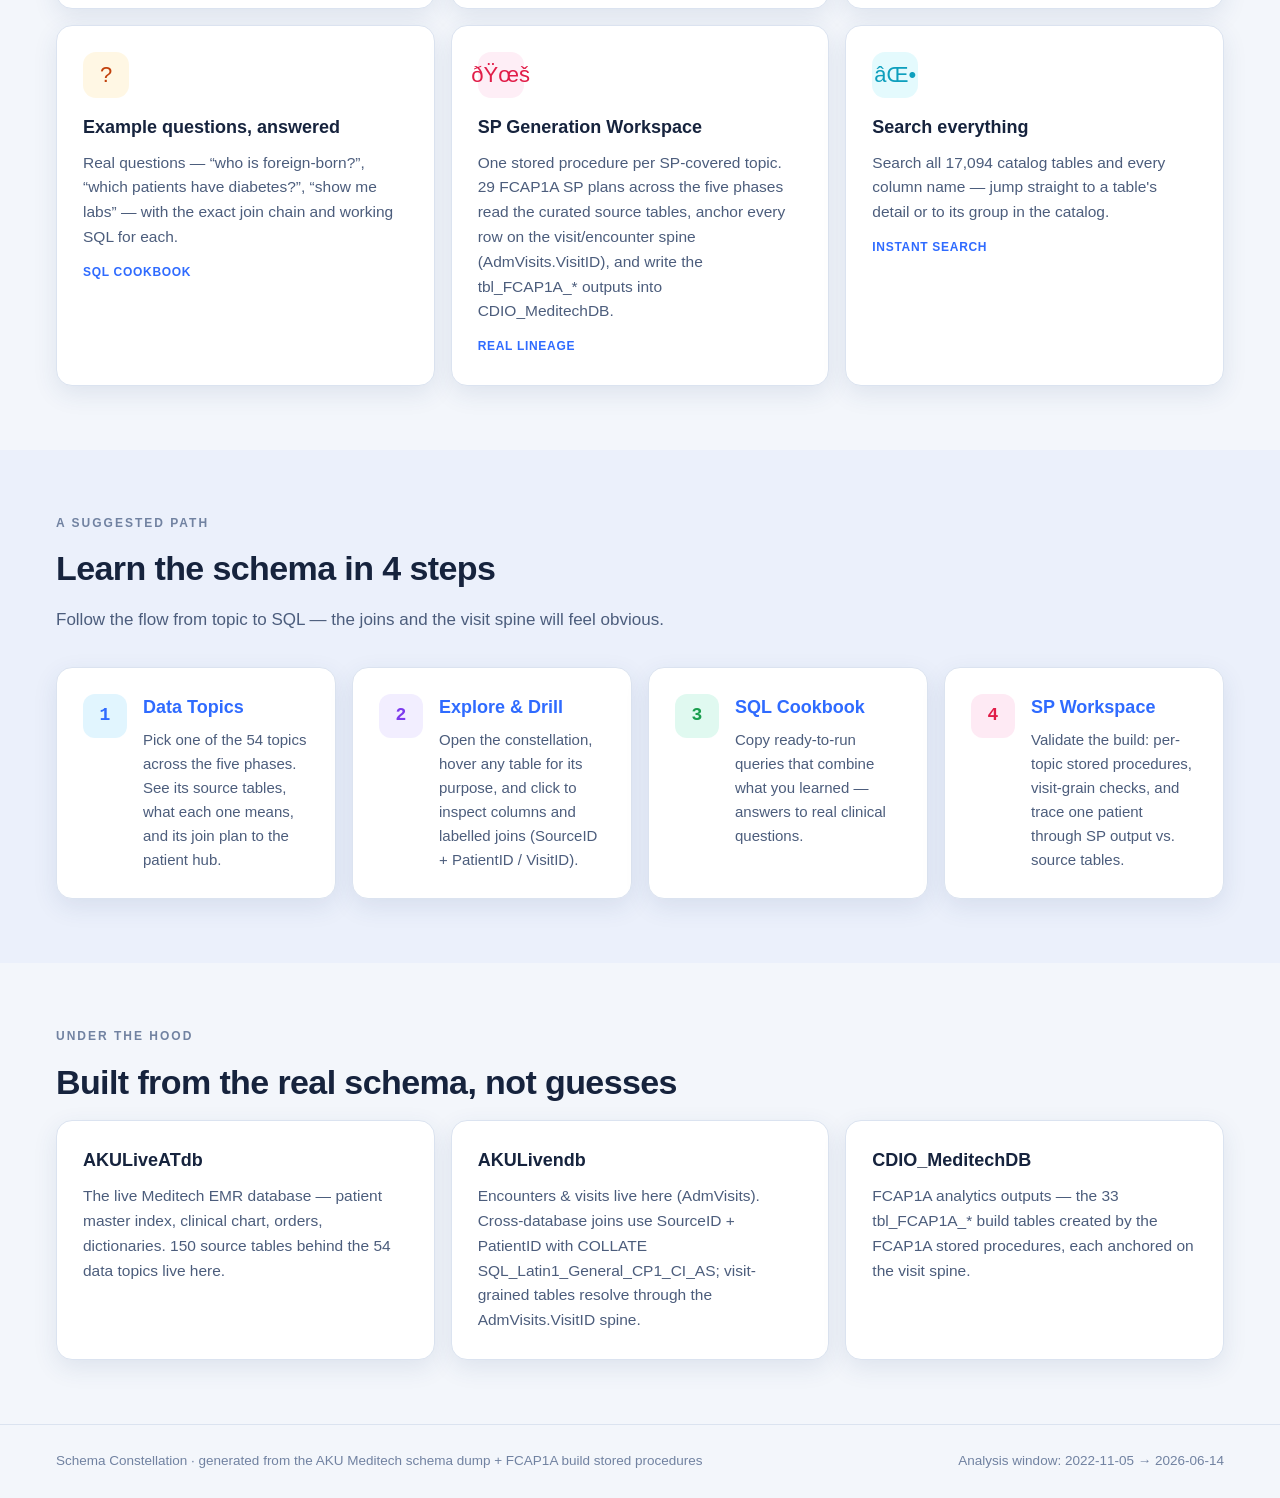
==== commit 63e79c1c: "Add complete 54-topic SP quality review" ====
--- a/index.html
+++ b/index.html
@@ -26,6 +26,7 @@
     <a href="topics.html">Data Topics</a>
     <a href="sql.html">SQL Cookbook</a>
     <a href="sps.html">SP Workspace</a>
+    <a href="sp-review.html">SP Review</a>
   </div>
 </nav>
 
@@ -34,12 +35,13 @@
   <div class="wrap" style="position:relative">
     <div class="badge"><span class="dot"></span>AKU CDIO MAYO · FCAP1A Cohort · AKULiveATdb</div>
     <h1>See the whole EMR.<br><span class="grad">Then drill to one column.</span></h1>
-    <p class="lead">A bird's-eye map of the Meditech EMR schema — 54 data topics across 5 phases, the source tables behind them, the exact join keys, the visit/encounter spine every row anchors to, and the 29 FCAP1A stored-procedure plans that build the cohort.</p>
+    <p class="lead">A bird's-eye map of the Meditech EMR schema — 54 data topics across 5 phases, their source tables and joins, 30 detailed relational SP plans, and a complete quality-reviewed procedure contract for every topic.</p>
     <div class="actions">
       <a class="btn primary" href="explorer.html">Open the Explorer <span class="arr">→</span></a>
       <a class="btn ghost" href="topics.html">Start with Data Topics</a>
       <a class="btn ghost" href="sql.html">Jump to SQL Cookbook</a>
       <a class="btn ghost" href="sps.html">Review SP Workspace</a>
+      <a class="btn ghost" href="sp-review.html">Open Complete SP Review</a>
     </div>
   </div>
   <div class="mini" aria-hidden="true">
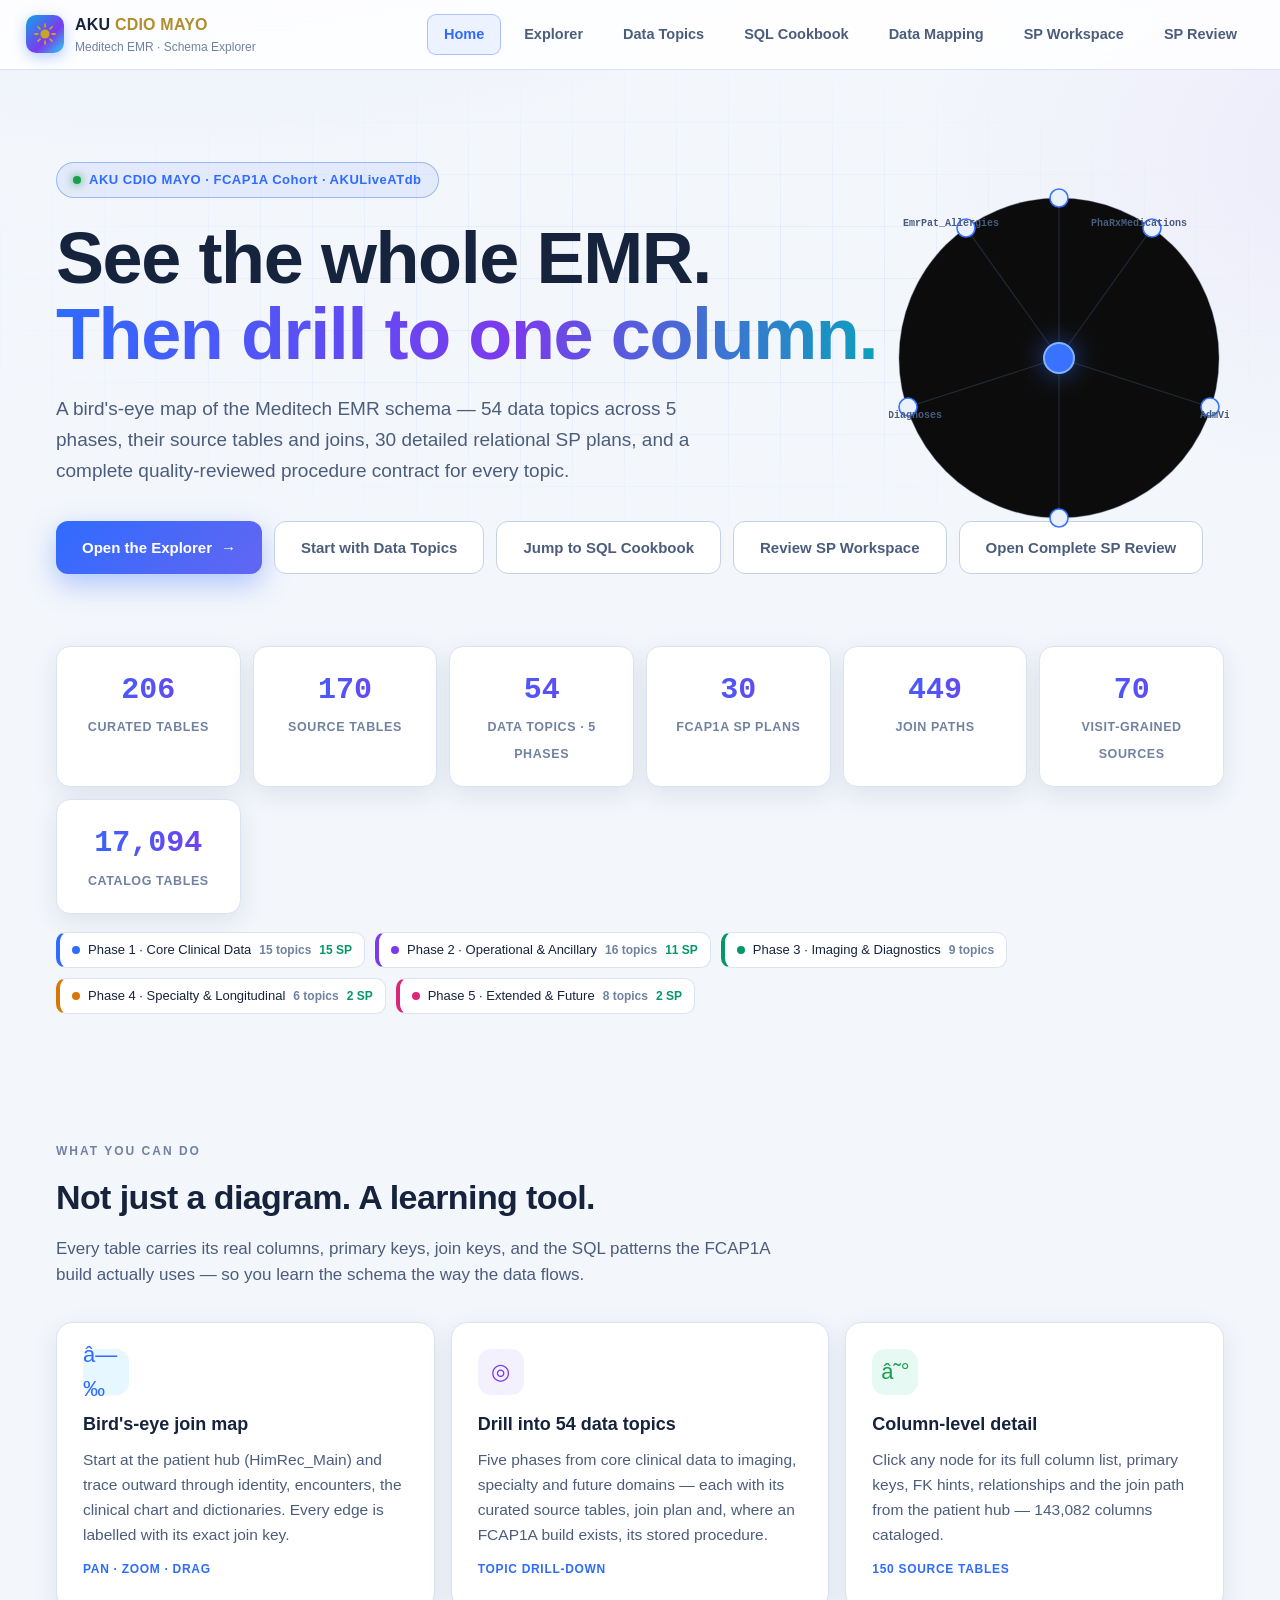
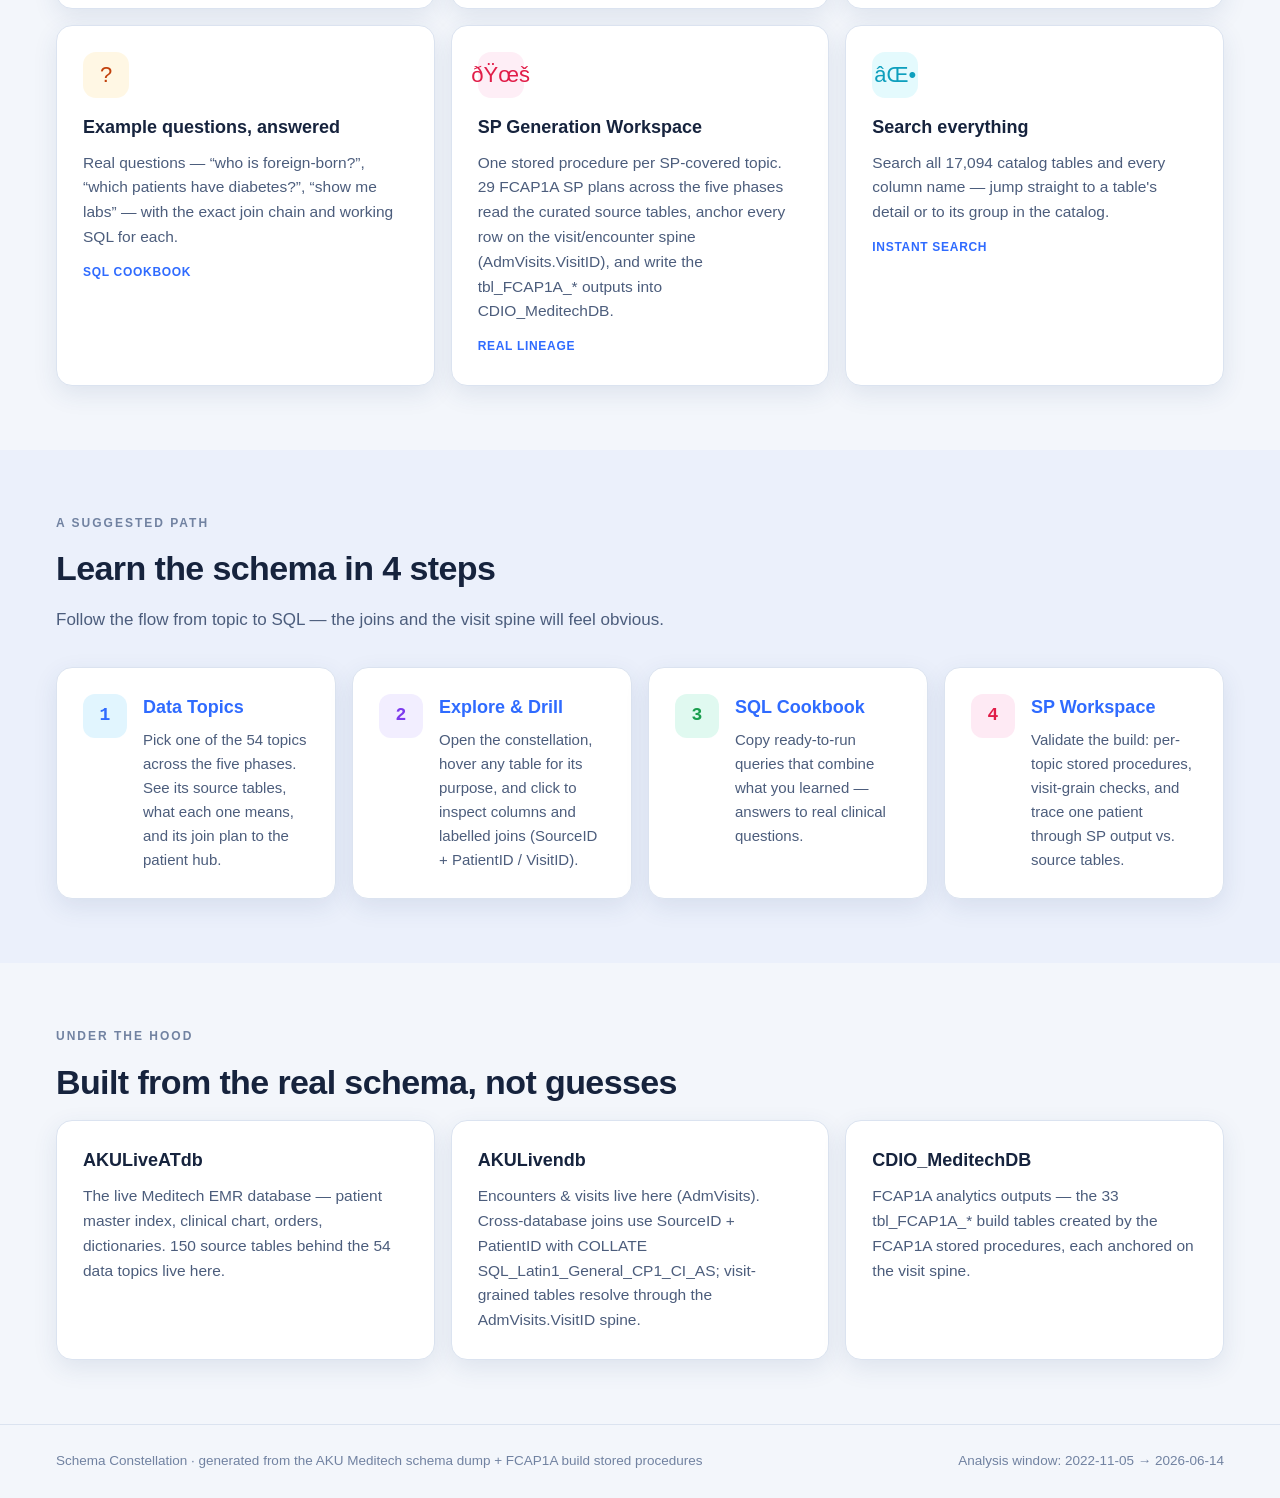
==== commit 30b8be7d: "Add Keys to Data Mapping guide page; wire nav and styling" ====
--- a/index.html
+++ b/index.html
@@ -4,15 +4,17 @@
 <meta charset="UTF-8">
 <meta name="viewport" content="width=device-width, initial-scale=1.0">
 <title>AKU CDIO MAYO · Meditech Schema Explorer</title>
-<link rel="stylesheet" href="assets/site.css?v=6">
+<link rel="stylesheet" href="assets/site.css?v=76">
+<link rel="stylesheet" href="assets/account.css?v=1">
 <link rel="icon" type="image/svg+xml" href="assets/favicon.svg">
 <meta name="description" content="Explore the AKU Meditech EMR schema: bird's-eye joins, 54 data topics, source tables, the visit/encounter spine, and the FCAP1A stored-procedure plans — built from the FCAP1A cohort project.">
 <meta property="og:type" content="website">
 <meta property="og:site_name" content="AKU CDIO MAYO · Schema Constellation">
 <meta property="og:title" content="AKU CDIO MAYO — Meditech Schema Explorer">
 <meta property="og:description" content="Explore the AKU Meditech EMR schema: bird's-eye joins, 54 data topics, source tables, the visit/encounter spine, and the FCAP1A stored-procedure plans.">
-<meta property="og:url" content="https://storage.googleapis.com/cdio-migration-schema-constellation/index.html">
+<meta property="og:url" content="https://schema-constellation-864230826730.us-central1.run.app/index.html">
 <meta name="twitter:card" content="summary">
+<script src="assets/account.js?v=1" defer></script>
 </head>
 <body>
 <nav class="nav">
@@ -25,6 +27,7 @@
     <a href="explorer.html">Explorer</a>
     <a href="topics.html">Data Topics</a>
     <a href="sql.html">SQL Cookbook</a>
+    <a href="mapping.html">Data Mapping</a>
     <a href="sps.html">SP Workspace</a>
     <a href="sp-review.html">SP Review</a>
   </div>
--- a/assets/site.css
+++ b/assets/site.css
@@ -261,3 +261,31 @@
 .trace-row input{flex:1;min-width:180px;font:500 12px var(--mono);padding:.5rem .6rem;border-radius:8px;border:1px solid var(--line2);background:#fff;color:var(--txt)}
 .trace-row input:focus{outline:none;border-color:var(--accent)}
 .trace-code:empty::after{content:"Enter one PatientID, then Generate trace SQL.";color:var(--faint);font:500 13px var(--sans)}
+
+
+/* ---------- data mapping guide ---------- */
+.code-chip{font-family:var(--mono);font-size:12.5px;background:var(--panel2);border:1px solid var(--line);border-radius:6px;padding:1px 6px;color:var(--accent);white-space:nowrap}
+.mt-table{width:100%;border-collapse:collapse;margin:16px 0 22px;font-size:14px;background:#fff;border:1px solid var(--line);border-radius:14px;overflow:hidden;box-shadow:var(--shadow)}
+.mt-table th{background:var(--panel2);text-align:left;font-size:11.5px;font-weight:800;letter-spacing:.5px;text-transform:uppercase;color:var(--faint);padding:11px 14px;border-bottom:1px solid var(--line)}
+.mt-table td{padding:11px 14px;border-bottom:1px solid var(--line);color:var(--txt);vertical-align:top}
+.mt-table tr:last-child td{border-bottom:none}
+.mt-table td b{color:var(--accent);font-family:var(--mono)}
+.mt-table tr:hover td{background:rgba(47,107,255,.03)}
+.guide-list{margin:14px 0 6px;padding-left:1.1rem;display:flex;flex-direction:column;gap:.55rem;font-size:15px;color:var(--muted);line-height:1.6}
+.guide-list li::marker{color:var(--accent)}
+
+
+/* Authenticated Google Cloud account */
+.auth-account{position:relative;margin-left:auto;z-index:30}
+.auth-account summary{display:flex;align-items:center;gap:9px;list-style:none;cursor:pointer;padding:6px 9px;border:1px solid var(--line);border-radius:12px;background:rgba(255,255,255,.78);transition:border-color .18s ease,box-shadow .18s ease}
+.auth-account summary::-webkit-details-marker{display:none}
+.auth-account summary:hover,.auth-account[open] summary{border-color:rgba(47,107,255,.35);box-shadow:0 8px 22px rgba(15,32,65,.1)}
+.auth-avatar{display:grid;place-items:center;width:30px;height:30px;border-radius:50%;background:linear-gradient(135deg,var(--accent),var(--vio));color:#fff;font-weight:800;font-size:13px}
+.auth-copy{display:grid;min-width:0;line-height:1.15}
+.auth-copy small{font-size:9px;text-transform:uppercase;letter-spacing:.08em;color:var(--faint)}
+.auth-copy b{max-width:190px;overflow:hidden;text-overflow:ellipsis;font-size:11px;white-space:nowrap;color:var(--txt)}
+.auth-menu{position:absolute;right:0;top:calc(100% + 8px);display:grid;gap:9px;min-width:220px;padding:13px;border:1px solid var(--line);border-radius:13px;background:#fff;box-shadow:0 18px 44px rgba(15,32,65,.18)}
+.auth-menu span{font-size:11px;color:var(--faint)}
+.auth-menu a{display:block;padding:9px 10px;border-radius:9px;background:var(--panel2);color:var(--accent);font-size:12px;font-weight:800;text-decoration:none}
+.auth-menu a:hover{background:rgba(47,107,255,.1)}
+@media (max-width:1000px){.auth-copy{display:none}.auth-account{margin-left:0}}
--- a/assets/account.css
+++ b/assets/account.css
@@ -0,0 +1,32 @@
+.user-account{position:relative;z-index:60;flex:none}
+.user-account>summary{display:flex;align-items:center;gap:9px;list-style:none;cursor:pointer;padding:5px 9px 5px 6px;border:1px solid var(--line);border-radius:13px;background:rgba(255,255,255,.9);transition:border-color .18s ease,box-shadow .18s ease,background .18s ease}
+.user-account>summary::-webkit-details-marker{display:none}
+.user-account>summary:hover,.user-account[open]>summary{border-color:rgba(47,107,255,.4);background:#fff;box-shadow:0 8px 24px rgba(15,32,65,.13)}
+.user-avatar{display:grid;place-items:center;width:34px;height:34px;flex:none;border-radius:50%;background:linear-gradient(135deg,#2f6bff,#7c3aed 60%,#0e9fbd);box-shadow:0 3px 10px rgba(47,107,255,.3);color:#fff;font-size:12px;font-weight:900;letter-spacing:.04em}
+.user-summary-copy{display:grid;min-width:0;line-height:1.15}
+.user-summary-copy small{font-size:9px;text-transform:uppercase;letter-spacing:.08em;color:var(--faint)}
+.user-summary-copy b{max-width:185px;overflow:hidden;text-overflow:ellipsis;color:var(--txt);font-size:11px;white-space:nowrap}
+.user-chevron{color:var(--faint);font-size:16px;line-height:1;transition:transform .18s ease}
+.user-account[open] .user-chevron{transform:rotate(180deg)}
+.user-menu{position:absolute;right:0;top:calc(100% + 9px);width:min(340px,calc(100vw - 24px));padding:0;border:1px solid var(--line);border-radius:17px;background:#fff;box-shadow:0 22px 56px rgba(15,32,65,.22);overflow:hidden}
+.user-profile{display:flex;align-items:center;gap:13px;padding:18px;background:linear-gradient(135deg,rgba(47,107,255,.08),rgba(124,58,237,.06))}
+.user-avatar-large{width:48px;height:48px;font-size:16px}
+.user-profile>span:last-child{display:grid;min-width:0;gap:2px}
+.user-profile strong{font-size:14px;color:var(--txt)}
+.user-profile small{overflow:hidden;text-overflow:ellipsis;color:var(--muted);font-size:11px;white-space:nowrap}
+.user-profile em{color:var(--good);font-size:10px;font-style:normal;font-weight:800}
+.user-menu-links{display:grid;padding:8px}
+.user-menu-links a{display:grid;grid-template-columns:28px 1fr auto;align-items:center;gap:9px;padding:11px 9px;border-radius:11px;color:var(--txt);text-decoration:none}
+.user-menu-links a:hover{background:var(--panel2)}
+.user-menu-icon{display:grid;place-items:center;width:28px;height:28px;border-radius:8px;background:rgba(47,107,255,.09);color:var(--accent);font-size:10px}
+.user-menu-links a>span:nth-child(2){display:grid;gap:2px}
+.user-menu-links b{font-size:12px}
+.user-menu-links small{color:var(--faint);font-size:10px;line-height:1.35}
+.user-menu-arrow{color:var(--faint);font-size:12px}
+.user-menu-footer{display:grid;gap:10px;padding:13px 16px 16px;border-top:1px solid var(--line);background:var(--panel2)}
+.user-menu-footer>span{color:var(--faint);font-size:10px;line-height:1.4}
+.user-signout{display:block;padding:9px 11px;border:1px solid rgba(225,29,72,.2);border-radius:9px;background:#fff;color:var(--bad);font-size:11px;font-weight:850;text-align:center;text-decoration:none}
+.user-signout:hover{background:rgba(225,29,72,.06);border-color:rgba(225,29,72,.35)}
+@media(max-width:1120px){.user-summary-copy{display:none}.user-account>summary{padding-right:6px}.user-chevron{display:none}}
+@media(max-width:760px){.user-menu{position:fixed;top:68px;right:12px}.user-account{margin-left:auto}}
+
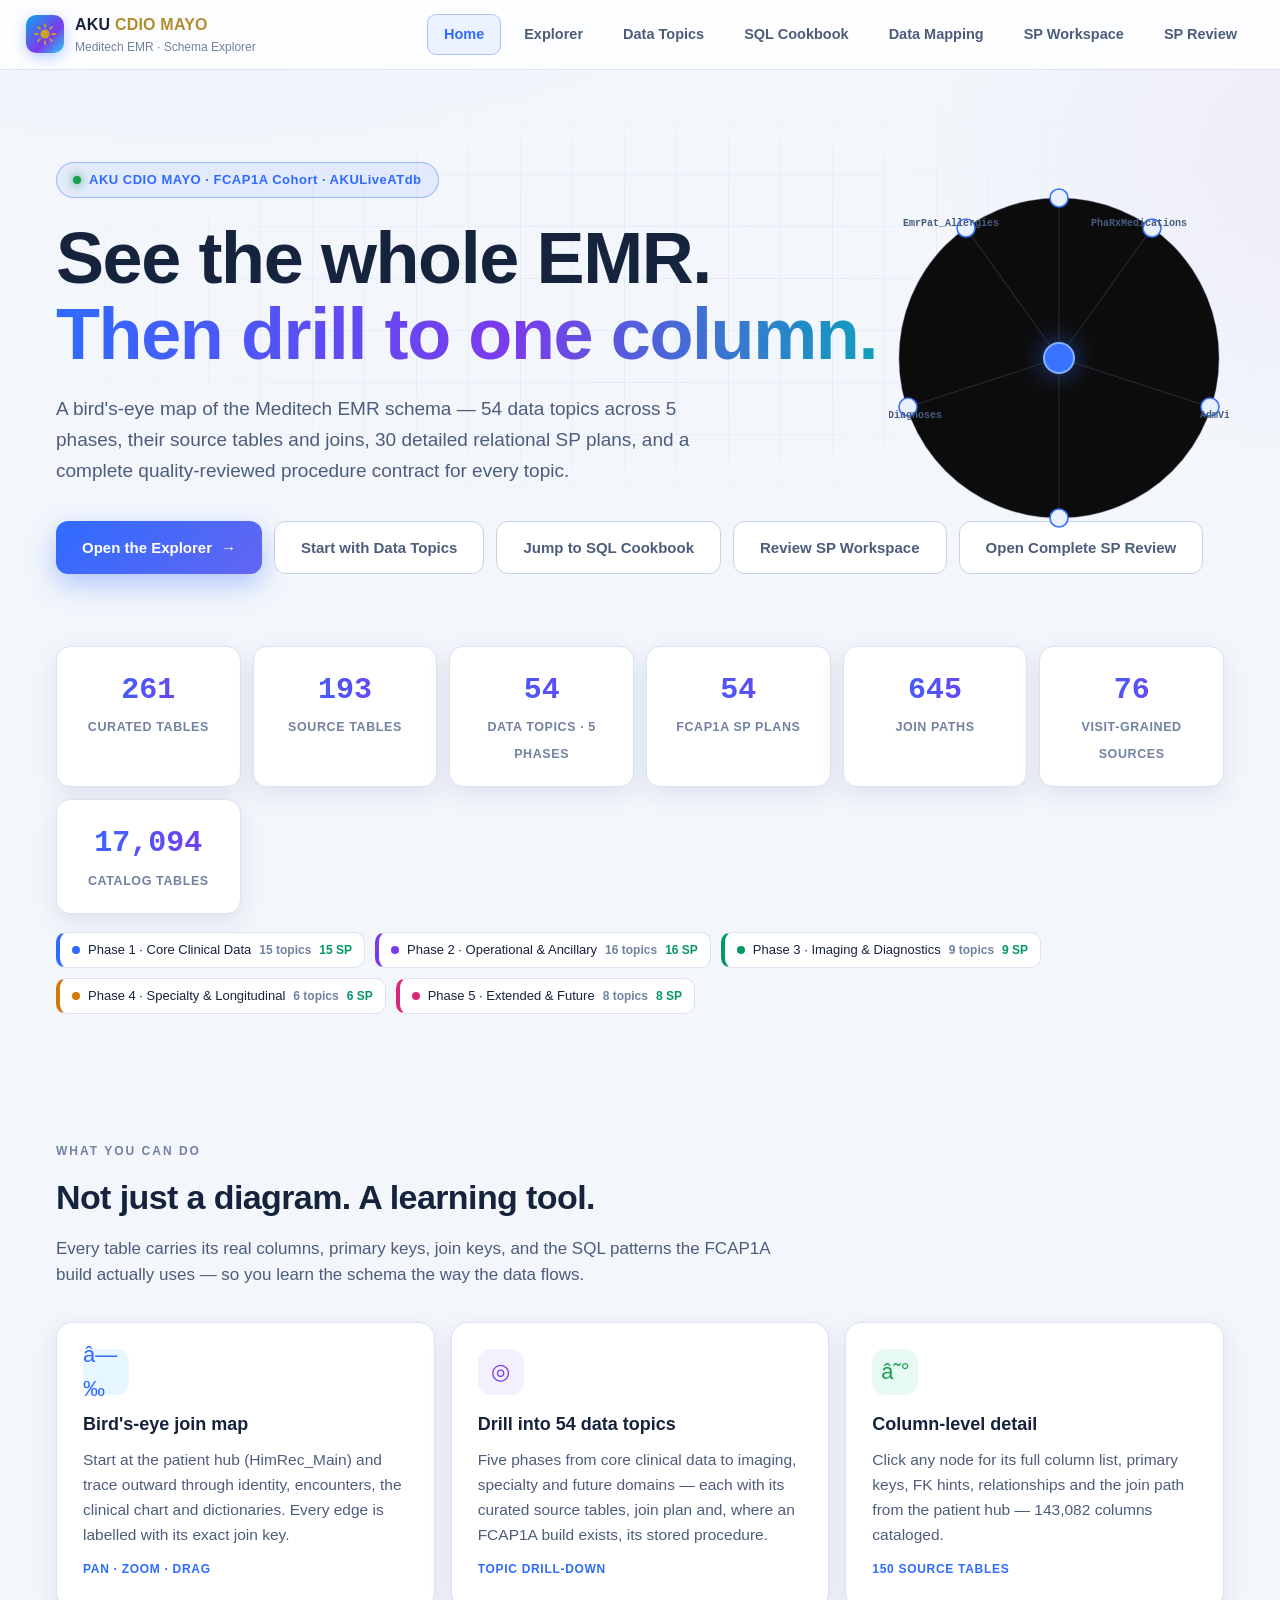
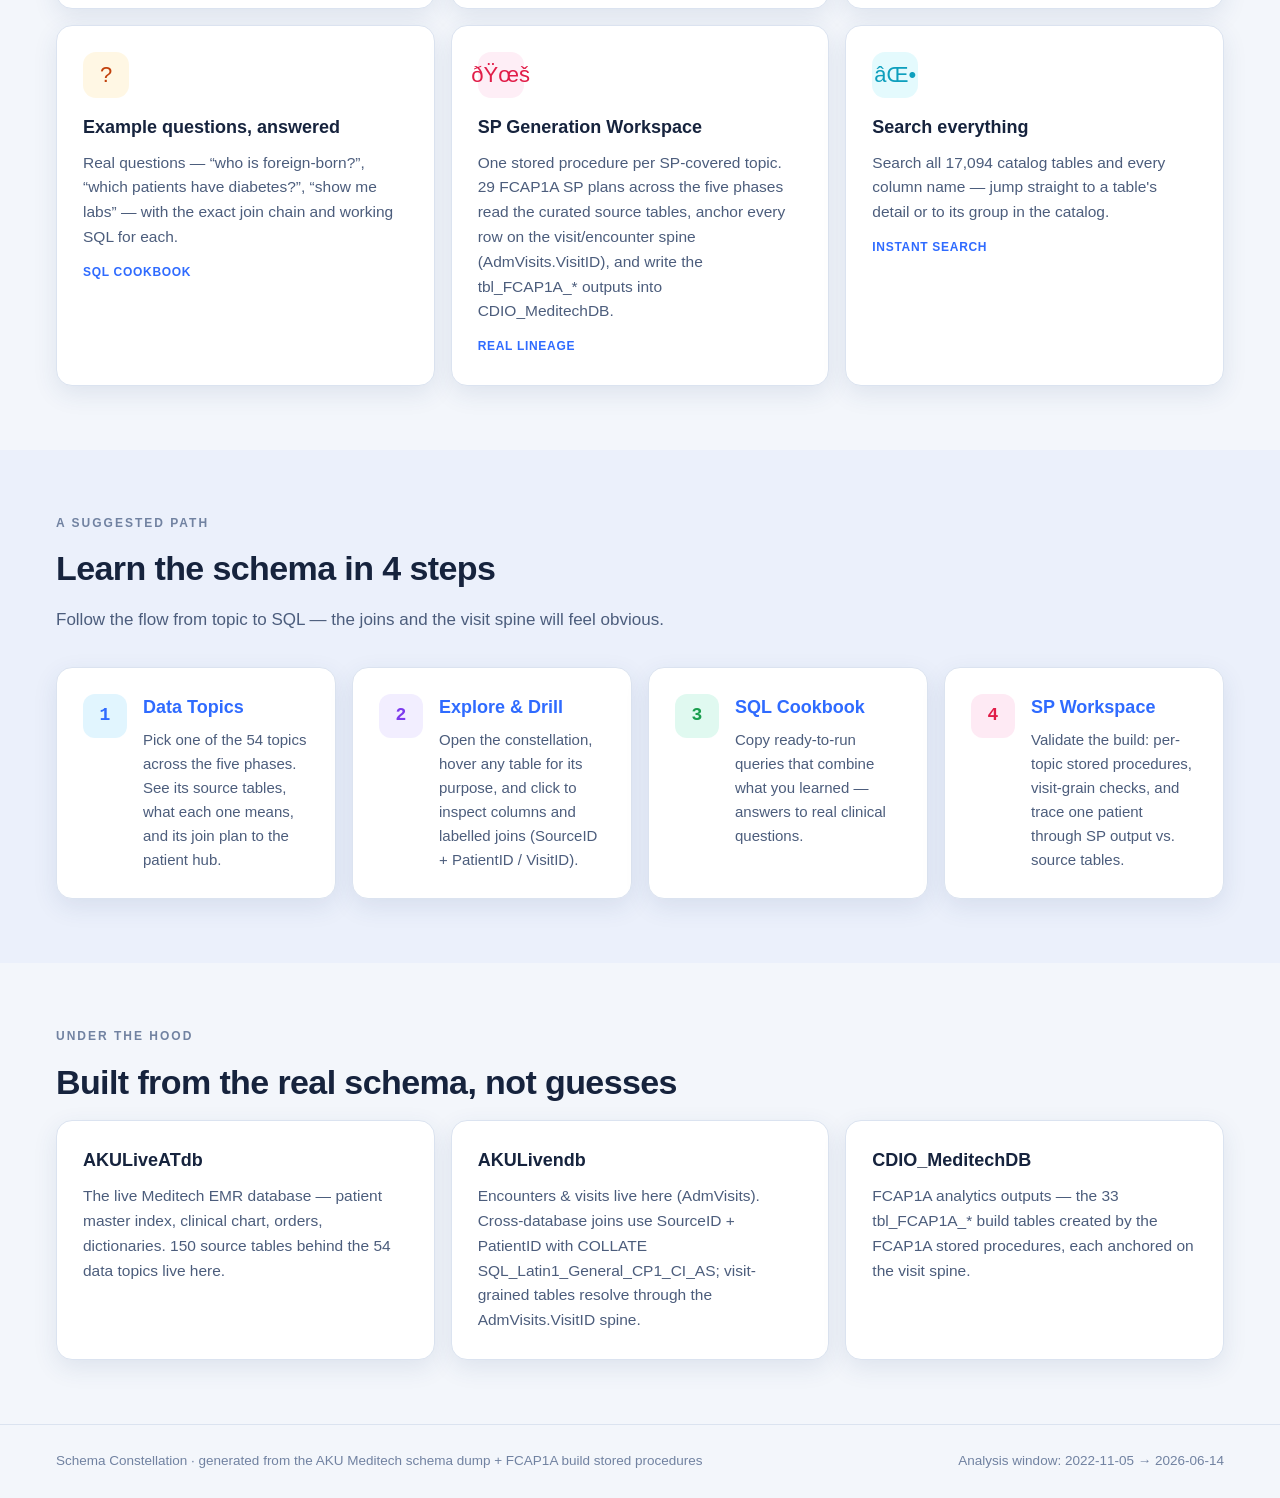
==== commit 6a8dfd91: "Fix Explorer metadata contract and harden production release" ====
--- a/index.html
+++ b/index.html
@@ -4,8 +4,8 @@
 <meta charset="UTF-8">
 <meta name="viewport" content="width=device-width, initial-scale=1.0">
 <title>AKU CDIO MAYO · Meditech Schema Explorer</title>
-<link rel="stylesheet" href="assets/site.css?v=76">
-<link rel="stylesheet" href="assets/account.css?v=1">
+<link rel="stylesheet" href="assets/site.css?v=77">
+<link rel="stylesheet" href="assets/account.css?v=2">
 <link rel="icon" type="image/svg+xml" href="assets/favicon.svg">
 <meta name="description" content="Explore the AKU Meditech EMR schema: bird's-eye joins, 54 data topics, source tables, the visit/encounter spine, and the FCAP1A stored-procedure plans — built from the FCAP1A cohort project.">
 <meta property="og:type" content="website">
@@ -14,7 +14,7 @@
 <meta property="og:description" content="Explore the AKU Meditech EMR schema: bird's-eye joins, 54 data topics, source tables, the visit/encounter spine, and the FCAP1A stored-procedure plans.">
 <meta property="og:url" content="https://schema-constellation-864230826730.us-central1.run.app/index.html">
 <meta name="twitter:card" content="summary">
-<script src="assets/account.js?v=1" defer></script>
+<script src="assets/account.js?v=2" defer></script>
 </head>
 <body>
 <nav class="nav">
@@ -195,7 +195,7 @@
 <script>
 const $ = (s,r=document)=>r.querySelector(s);
 const PHCOLOR = {core:"#2f6bff", ops:"#7c3aed", imaging:"#059669", specialty:"#d97706", future:"#db2777"};
-Promise.all([fetch("data/schema.js?v=5").then(r=>r.text()), fetch("data/phases.js?v=3").then(r=>r.text())]).then(([st, pt])=>{
+Promise.all([fetch("data/schema.js?v=6").then(r=>r.text()), fetch("data/phases.js?v=5").then(r=>r.text())]).then(([st, pt])=>{
   const m = st.match(/window\.SCHEMA_DATA\s*=\s*(\{.*\});/s);
   const pm = pt.match(/window\.SCHEMA_PHASES\s*=\s*(\{.*\});/s);
   if(!m || !pm) return;
--- a/assets/site.css
+++ b/assets/site.css
@@ -274,6 +274,33 @@
 .guide-list{margin:14px 0 6px;padding-left:1.1rem;display:flex;flex-direction:column;gap:.55rem;font-size:15px;color:var(--muted);line-height:1.6}
 .guide-list li::marker{color:var(--accent)}
 
+html,body{max-width:100%}
+.topic-head>div{min-width:0;flex:1}
+.sp-meta .chip{white-space:normal;overflow-wrap:anywhere}
+.sp-card .k{flex-wrap:wrap}
+.jp{flex-wrap:wrap;min-width:0}
+.jp span,.jp code{overflow-wrap:anywhere;word-break:break-word}
+
+@media(max-width:760px){
+  html,body{overflow-x:hidden}
+  .nav{position:relative;flex-wrap:wrap;padding:10px 12px;max-width:100%}
+  .nav .brand{margin-right:auto;min-width:0}
+  .nav .brand small{display:none}
+  .nav .links{order:3;width:100%;margin-left:0;flex-wrap:nowrap;overflow-x:auto;gap:3px;padding-bottom:3px}
+  .nav .links a{flex:0 0 auto;padding:7px 10px;font-size:13px}
+  .wrap{padding-left:16px;padding-right:16px}
+  section{padding-top:44px;padding-bottom:44px}
+  .pagehead{padding-top:42px}
+  .stats{grid-template-columns:repeat(2,minmax(0,1fr))}
+  .topic-block{padding:18px}
+  .phase-grid,.sp-plan,.sp-col{min-width:0}
+  .sp-tbl{grid-template-columns:minmax(0,1fr)}
+  .mt-table{display:block;max-width:100%;overflow-x:auto}
+  .code-chip{white-space:normal;overflow-wrap:anywhere}
+  .phase-head .chip,.sql-topic{max-width:100%;white-space:normal;overflow-wrap:anywhere;line-height:1.35}
+  .card code{overflow-wrap:anywhere;word-break:break-word}
+}
+
 
 /* Authenticated Google Cloud account */
 .auth-account{position:relative;margin-left:auto;z-index:30}
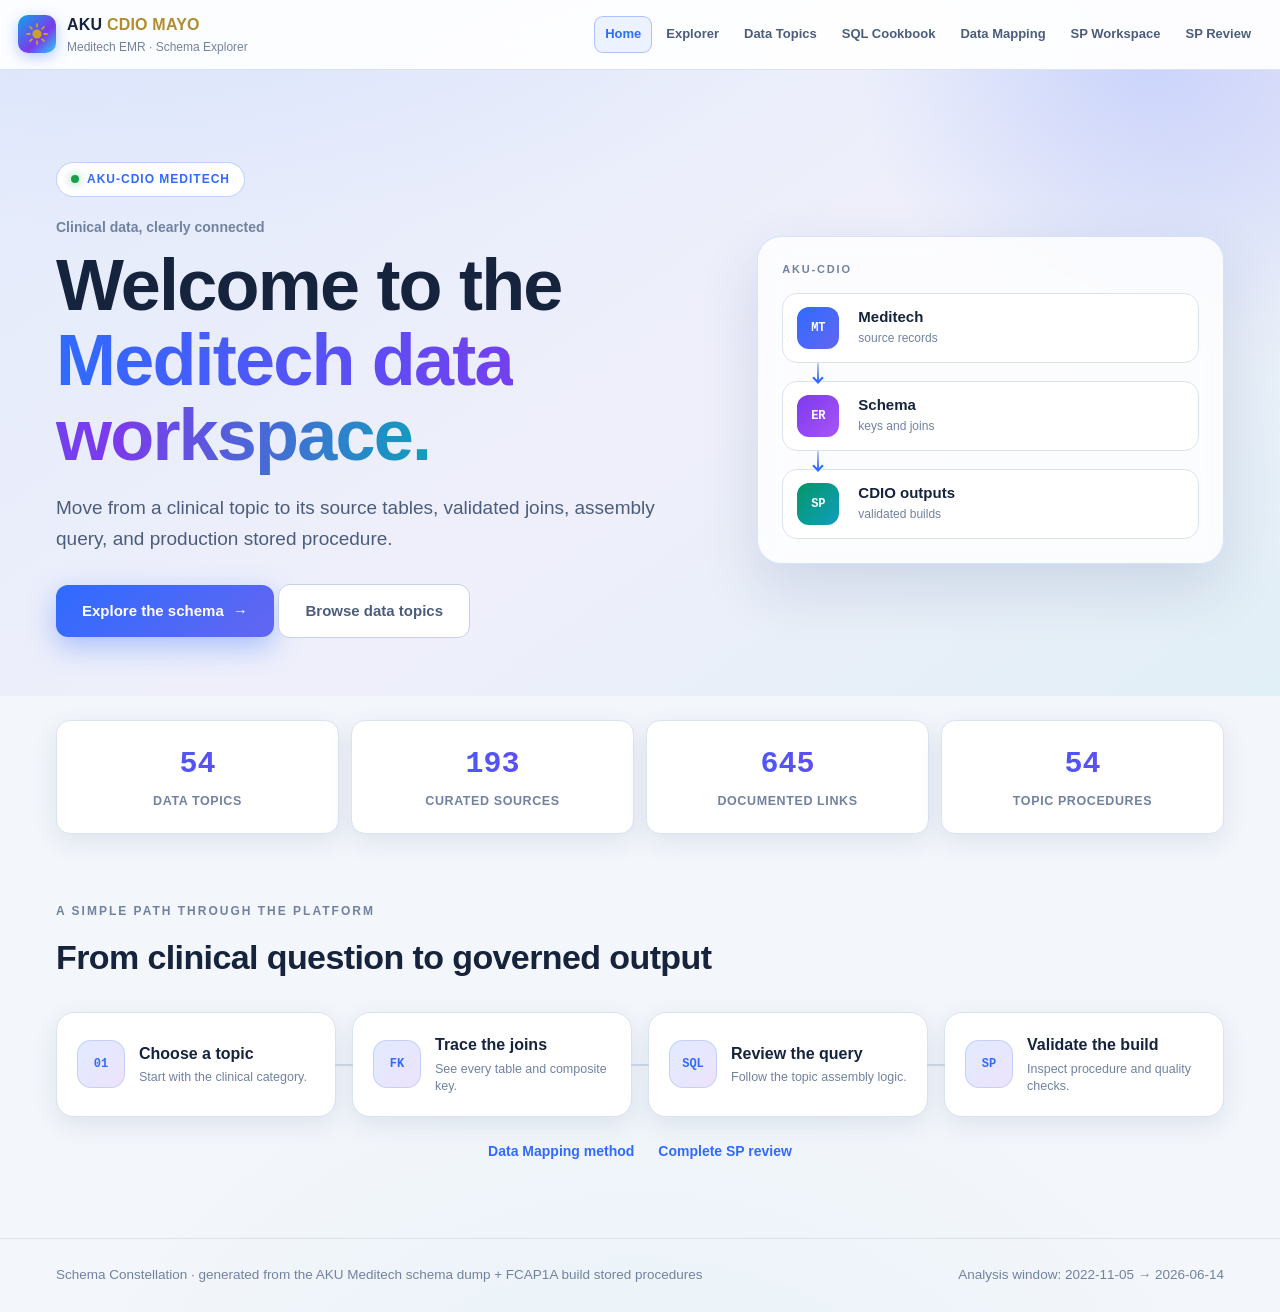
==== commit 0f9140c6: "Complete topic graphs, query/SP panels, and Home welcome" ====
--- a/index.html
+++ b/index.html
@@ -4,7 +4,7 @@
 <meta charset="UTF-8">
 <meta name="viewport" content="width=device-width, initial-scale=1.0">
 <title>AKU CDIO MAYO · Meditech Schema Explorer</title>
-<link rel="stylesheet" href="assets/site.css?v=77">
+<link rel="stylesheet" href="assets/site.css?v=78">
 <link rel="stylesheet" href="assets/account.css?v=2">
 <link rel="icon" type="image/svg+xml" href="assets/favicon.svg">
 <meta name="description" content="Explore the AKU Meditech EMR schema: bird's-eye joins, 54 data topics, source tables, the visit/encounter spine, and the FCAP1A stored-procedure plans — built from the FCAP1A cohort project.">
@@ -33,154 +33,66 @@
   </div>
 </nav>
 
-<header class="hero">
-  <div class="gridlines"></div>
-  <div class="wrap" style="position:relative">
-    <div class="badge"><span class="dot"></span>AKU CDIO MAYO · FCAP1A Cohort · AKULiveATdb</div>
-    <h1>See the whole EMR.<br><span class="grad">Then drill to one column.</span></h1>
-    <p class="lead">A bird's-eye map of the Meditech EMR schema — 54 data topics across 5 phases, their source tables and joins, 30 detailed relational SP plans, and a complete quality-reviewed procedure contract for every topic.</p>
-    <div class="actions">
-      <a class="btn primary" href="explorer.html">Open the Explorer <span class="arr">→</span></a>
-      <a class="btn ghost" href="topics.html">Start with Data Topics</a>
-      <a class="btn ghost" href="sql.html">Jump to SQL Cookbook</a>
-      <a class="btn ghost" href="sps.html">Review SP Workspace</a>
-      <a class="btn ghost" href="sp-review.html">Open Complete SP Review</a>
+<header class="welcome-hero">
+  <div class="welcome-glow" aria-hidden="true"></div>
+  <div class="wrap welcome-layout">
+    <div class="welcome-copy">
+      <div class="badge"><span class="dot"></span>AKU-CDIO Meditech</div>
+      <p class="welcome-kicker">Clinical data, clearly connected</p>
+      <h1>Welcome to the<br><span class="grad">Meditech data workspace.</span></h1>
+      <p class="lead">Move from a clinical topic to its source tables, validated joins, assembly query, and production stored procedure.</p>
+      <div class="actions">
+        <a class="btn primary" href="explorer.html">Explore the schema <span class="arr">&rarr;</span></a>
+        <a class="btn ghost" href="topics.html">Browse data topics</a>
+      </div>
     </div>
-  </div>
-  <div class="mini" aria-hidden="true">
-    <svg viewBox="0 0 340 340" xmlns="http://www.w3.org/2000/svg">
-      <g transform="translate(170 170)">
-        <circle class="medge" r="70"></circle>
-        <circle class="medge" r="120"></circle>
-        <circle class="medge" r="160"></circle>
-        <line class="medge" x1="0" y1="0" x2="0" y2="-160"></line>
-        <line class="medge" x1="0" y1="0" x2="151" y2="49"></line>
-        <line class="medge" x1="0" y1="0" x2="-151" y2="49"></line>
-        <line class="medge" x1="0" y1="0" x2="-93" y2="-130"></line>
-        <line class="medge" x1="0" y1="0" x2="93" y2="-130"></line>
-        <line class="medge" x1="0" y1="0" x2="0" y2="160"></line>
-        <circle class="mhub" r="15" cx="0" cy="0"></circle>
-        <circle class="mnode" r="9" cx="0" cy="-160"></circle>
-        <circle class="mnode" r="9" cx="151" cy="49"></circle>
-        <circle class="mnode" r="9" cx="-151" cy="49"></circle>
-        <circle class="mnode" r="9" cx="-93" cy="-130"></circle>
-        <circle class="mnode" r="9" cx="93" cy="-130"></circle>
-        <circle class="mnode" r="9" cx="0" cy="160"></circle>
-        <text class="mlabel" x="0" y="-178" text-anchor="middle">HimRec_Main</text>
-        <text class="mlabel" x="168" y="60" text-anchor="middle">AdmVisits</text>
-        <text class="mlabel" x="-168" y="60" text-anchor="middle">AbsAcct_Diagnoses</text>
-        <text class="mlabel" x="-108" y="-132" text-anchor="middle">EmrPat_Allergies</text>
-        <text class="mlabel" x="80" y="-132" text-anchor="middle">PhaRxMedications</text>
-        <text class="mlabel" x="4" y="186" text-anchor="middle">LabSpecimens</text>
-      </g>
-    </svg>
+    <div class="welcome-system" aria-label="AKU-CDIO Meditech data flow">
+      <div class="system-label">AKU-CDIO</div>
+      <div class="system-node source"><span>MT</span><b>Meditech</b><small>source records</small></div>
+      <div class="system-line"></div>
+      <div class="system-node model"><span>ER</span><b>Schema</b><small>keys and joins</small></div>
+      <div class="system-line"></div>
+      <div class="system-node output"><span>SP</span><b>CDIO outputs</b><small>validated builds</small></div>
+    </div>
   </div>
 </header>
 
-<section style="padding-top:0">
+<section class="home-summary">
   <div class="wrap">
-    <div class="stats">
-      <div class="stat"><b id="stTables">184</b><span>Curated tables</span></div>
-      <div class="stat"><b id="stSrc">150</b><span>Source tables</span></div>
-      <div class="stat"><b id="stTopics">54</b><span>Data topics · 5 phases</span></div>
-      <div class="stat"><b id="stSP">19</b><span>FCAP1A SP plans</span></div>
-      <div class="stat"><b id="stRels">266</b><span>Join paths</span></div>
-      <div class="stat"><b id="stVisit">67</b><span>Visit-grained sources</span></div>
-      <div class="stat"><b id="stCatalog">17,094</b><span>Catalog tables</span></div>
-    </div>
-    <div class="phase-rail" id="phaseRail"></div>
-  </div>
-</section>
-
-<section>
-  <div class="wrap">
-    <div class="section-title">What you can do</div>
-    <h2 class="section-head">Not just a diagram. A learning tool.</h2>
-    <p class="section-sub">Every table carries its real columns, primary keys, join keys, and the SQL patterns the FCAP1A build actually uses — so you learn the schema the way the data flows.</p>
-    <div class="grid">
-      <div class="card">
-        <div class="ic" style="background:rgba(56,189,248,.12);color:var(--accent)">â—‰</div>
-        <h3>Bird's-eye join map</h3>
-        <p>Start at the patient hub (HimRec_Main) and trace outward through identity, encounters, the clinical chart and dictionaries. Every edge is labelled with its exact join key.</p>
-        <span class="tag">Pan · Zoom · Drag</span>
-      </div>
-      <div class="card">
-        <div class="ic" style="background:rgba(167,139,250,.12);color:var(--vio)">◎</div>
-        <h3>Drill into 54 data topics</h3>
-        <p>Five phases from core clinical data to imaging, specialty and future domains — each with its curated source tables, join plan and, where an FCAP1A build exists, its stored procedure.</p>
-        <span class="tag">Topic drill-down</span>
-      </div>
-      <div class="card">
-        <div class="ic" style="background:rgba(52,211,153,.12);color:var(--good)">â˜°</div>
-        <h3>Column-level detail</h3>
-        <p>Click any node for its full column list, primary keys, FK hints, relationships and the join path from the patient hub — 143,082 columns cataloged.</p>
-        <span class="tag">150 source tables</span>
-      </div>
-      <div class="card">
-        <div class="ic" style="background:rgba(251,191,36,.12);color:var(--warn)">?</div>
-        <h3>Example questions, answered</h3>
-        <p>Real questions — “who is foreign-born?”, “which patients have diabetes?”, “show me labs” — with the exact join chain and working SQL for each.</p>
-        <span class="tag">SQL Cookbook</span>
-      </div>
-      <div class="card">
-        <div class="ic" style="background:rgba(244,114,182,.12);color:var(--bad)">ðŸœš</div>
-        <h3>SP Generation Workspace</h3>
-        <p>One stored procedure per SP-covered topic. 29 FCAP1A SP plans across the five phases read the curated source tables, anchor every row on the visit/encounter spine (AdmVisits.VisitID), and write the tbl_FCAP1A_* outputs into CDIO_MeditechDB.</p>
-        <span class="tag">Real lineage</span>
-      </div>
-      <div class="card">
-        <div class="ic" style="background:rgba(34,211,238,.12);color:var(--accent2)">âŒ•</div>
-        <h3>Search everything</h3>
-        <p>Search all 17,094 catalog tables and every column name — jump straight to a table's detail or to its group in the catalog.</p>
-        <span class="tag">Instant search</span>
-      </div>
+    <div class="home-stats">
+      <div class="stat"><b id="stTopics">54</b><span>data topics</span></div>
+      <div class="stat"><b id="stSrc">193</b><span>curated sources</span></div>
+      <div class="stat"><b id="stRels">645</b><span>documented links</span></div>
+      <div class="stat"><b id="stSP">54</b><span>topic procedures</span></div>
     </div>
   </div>
 </section>
 
-<section style="background:rgba(47,107,255,.045)">
+<section class="home-process">
   <div class="wrap">
-    <div class="section-title">A suggested path</div>
-    <h2 class="section-head">Learn the schema in 4 steps</h2>
-    <p class="section-sub">Follow the flow from topic to SQL — the joins and the visit spine will feel obvious.</p>
-    <div class="path">
-      <a class="step" href="topics.html" style="text-decoration:none">
-        <div class="num" style="background:rgba(56,189,248,.15);color:var(--accent)">1</div>
-        <div><h4>Data Topics</h4><p>Pick one of the 54 topics across the five phases. See its source tables, what each one means, and its join plan to the patient hub.</p></div>
+    <div class="section-title">A simple path through the platform</div>
+    <h2 class="section-head">From clinical question to governed output</h2>
+    <div class="process-flow">
+      <a class="process-card" href="topics.html">
+        <span class="process-icon">01</span>
+        <div><b>Choose a topic</b><small>Start with the clinical category.</small></div>
       </a>
-      <a class="step" href="explorer.html" style="text-decoration:none">
-        <div class="num" style="background:rgba(167,139,250,.15);color:var(--vio)">2</div>
-        <div><h4>Explore &amp; Drill</h4><p>Open the constellation, hover any table for its purpose, and click to inspect columns and labelled joins (SourceID + PatientID / VisitID).</p></div>
+      <a class="process-card" href="explorer.html">
+        <span class="process-icon">FK</span>
+        <div><b>Trace the joins</b><small>See every table and composite key.</small></div>
       </a>
-      <a class="step" href="sql.html" style="text-decoration:none">
-        <div class="num" style="background:rgba(52,211,153,.15);color:var(--good)">3</div>
-        <div><h4>SQL Cookbook</h4><p>Copy ready-to-run queries that combine what you learned — answers to real clinical questions.</p></div>
+      <a class="process-card" href="sql.html">
+        <span class="process-icon">SQL</span>
+        <div><b>Review the query</b><small>Follow the topic assembly logic.</small></div>
       </a>
-      <a class="step" href="sps.html" style="text-decoration:none">
-        <div class="num" style="background:rgba(244,114,182,.15);color:var(--bad)">4</div>
-        <div><h4>SP Workspace</h4><p>Validate the build: per-topic stored procedures, visit-grain checks, and trace one patient through SP output vs. source tables.</p></div>
+      <a class="process-card" href="sps.html">
+        <span class="process-icon">SP</span>
+        <div><b>Validate the build</b><small>Inspect procedure and quality checks.</small></div>
       </a>
     </div>
-  </div>
-</section>
-
-<section>
-  <div class="wrap">
-    <div class="section-title">Under the hood</div>
-    <h2 class="section-head">Built from the real schema, not guesses</h2>
-    <div class="grid">
-      <div class="card">
-        <h3>AKULiveATdb</h3>
-        <p>The live Meditech EMR database — patient master index, clinical chart, orders, dictionaries. 150 source tables behind the 54 data topics live here.</p>
-      </div>
-      <div class="card">
-        <h3>AKULivendb</h3>
-        <p>Encounters &amp; visits live here (AdmVisits). Cross-database joins use SourceID + PatientID with COLLATE SQL_Latin1_General_CP1_CI_AS; visit-grained tables resolve through the AdmVisits.VisitID spine.</p>
-      </div>
-      <div class="card">
-        <h3>CDIO_MeditechDB</h3>
-        <p>FCAP1A analytics outputs — the 33 tbl_FCAP1A_* build tables created by the FCAP1A stored procedures, each anchored on the visit spine.</p>
-      </div>
+    <div class="home-links">
+      <a href="mapping.html">Data Mapping method</a>
+      <a href="sp-review.html">Complete SP review</a>
     </div>
   </div>
 </section>
--- a/assets/site.css
+++ b/assets/site.css
@@ -316,3 +316,47 @@
 .auth-menu a{display:block;padding:9px 10px;border-radius:9px;background:var(--panel2);color:var(--accent);font-size:12px;font-weight:800;text-decoration:none}
 .auth-menu a:hover{background:rgba(47,107,255,.1)}
 @media (max-width:1000px){.auth-copy{display:none}.auth-account{margin-left:0}}
+
+
+/* ---------- concise Home welcome ---------- */
+.welcome-hero{position:relative;overflow:hidden;padding:92px 0 58px;background:linear-gradient(145deg,rgba(47,107,255,.08),rgba(124,58,237,.035) 55%,rgba(14,159,189,.08))}
+.welcome-glow{position:absolute;width:620px;height:620px;right:-180px;top:-330px;border-radius:50%;background:radial-gradient(circle,rgba(47,107,255,.18),transparent 67%);pointer-events:none}
+.welcome-layout{position:relative;display:grid;grid-template-columns:minmax(0,1.15fr) minmax(320px,.85fr);gap:70px;align-items:center}
+.welcome-copy .badge{display:inline-flex;align-items:center;gap:8px;padding:7px 14px;border-radius:999px;border:1px solid rgba(47,107,255,.3);background:#fff;color:var(--accent);font-size:12px;font-weight:800;text-transform:uppercase;letter-spacing:1px;margin-bottom:20px}
+.welcome-copy .badge .dot{width:8px;height:8px;border-radius:50%;background:var(--good);box-shadow:0 0 10px rgba(26,158,78,.6)}
+.welcome-kicker{font-size:14px;color:var(--faint);font-weight:750;margin-bottom:10px}
+.welcome-copy h1{font-size:clamp(43px,6vw,72px);line-height:1.04;letter-spacing:-1.8px;margin-bottom:20px}
+.welcome-copy h1 .grad{background:linear-gradient(90deg,#2f6bff,#7c3aed 62%,#0e9fbd);-webkit-background-clip:text;background-clip:text;color:transparent}
+.welcome-copy .lead{max-width:660px;color:var(--muted);font-size:19px;line-height:1.62;margin-bottom:30px}
+.welcome-system{border:1px solid rgba(47,107,255,.18);border-radius:24px;padding:24px;background:rgba(255,255,255,.82);box-shadow:0 24px 60px rgba(35,64,117,.14);backdrop-filter:blur(12px)}
+.system-label{font-size:11px;font-weight:850;letter-spacing:1.8px;text-transform:uppercase;color:var(--faint);margin-bottom:15px}
+.system-node{display:grid;grid-template-columns:48px 1fr;column-gap:13px;align-items:center;padding:13px 14px;border-radius:15px;background:#fff;border:1px solid var(--line)}
+.system-node span{grid-row:1/3;width:42px;height:42px;border-radius:12px;display:grid;place-items:center;font:850 12px var(--mono);color:#fff;background:linear-gradient(135deg,#2f6bff,#6366f1)}
+.system-node.model span{background:linear-gradient(135deg,#7c3aed,#a855f7)}
+.system-node.output span{background:linear-gradient(135deg,#059669,#0e9fbd)}
+.system-node b{font-size:15px;line-height:1.25}.system-node small{font-size:12px;color:var(--faint)}
+.system-line{height:18px;width:2px;margin:0 0 0 35px;background:linear-gradient(var(--line2),var(--accent));position:relative}
+.system-line:after{content:"";position:absolute;bottom:-1px;left:-3px;width:6px;height:6px;border-right:2px solid var(--accent);border-bottom:2px solid var(--accent);transform:rotate(45deg)}
+.home-summary{padding:0;transform:translateY(24px);position:relative;z-index:2}
+.home-stats{display:grid;grid-template-columns:repeat(4,1fr);gap:12px}
+.home-process{padding:92px 0 76px}
+.process-flow{display:grid;grid-template-columns:repeat(4,1fr);gap:16px;margin-top:28px}
+.process-card{position:relative;display:flex;gap:14px;align-items:center;border:1px solid var(--line);border-radius:18px;background:#fff;padding:20px;color:var(--txt);box-shadow:var(--shadow);transition:.18s}
+.process-card:not(:last-child):after{content:"";position:absolute;width:18px;height:2px;right:-18px;top:50%;background:var(--line2);z-index:2}
+.process-card:hover{transform:translateY(-3px);border-color:rgba(47,107,255,.45);box-shadow:var(--shadow-lg)}
+.process-icon{width:48px;height:48px;flex:none;border-radius:14px;display:grid;place-items:center;background:linear-gradient(135deg,rgba(47,107,255,.14),rgba(124,58,237,.14));border:1px solid rgba(47,107,255,.18);font:850 12px var(--mono);color:var(--accent)}
+.process-card b{display:block;font-size:16px;margin-bottom:3px}.process-card small{display:block;color:var(--faint);font-size:12.5px;line-height:1.4}
+.home-links{display:flex;justify-content:center;gap:24px;margin-top:24px;font-size:14px;font-weight:700}
+
+/* ---------- chronological Data Mapping workflow ---------- */
+.mapping-workflow{background:linear-gradient(180deg,rgba(47,107,255,.045),rgba(124,58,237,.025))}
+.mapping-flow{display:grid;grid-template-columns:repeat(2,minmax(0,1fr));gap:14px;counter-reset:mapstep}
+.mapping-step{display:flex;gap:14px;align-items:flex-start;border:1px solid var(--line);border-radius:16px;padding:19px;background:#fff;color:var(--txt);box-shadow:var(--shadow);transition:.16s}
+.mapping-step:hover{border-color:rgba(47,107,255,.4);transform:translateY(-2px)}
+.map-index{width:42px;height:42px;flex:none;border-radius:12px;display:grid;place-items:center;background:linear-gradient(135deg,#2f6bff,#7c3aed);color:#fff;font:800 12px var(--mono)}
+.mapping-step b{display:block;margin-bottom:4px}.mapping-step p{font-size:14px;line-height:1.52;color:var(--muted)}
+section[id]{scroll-margin-top:88px}
+@media(max-width:960px){.welcome-layout{grid-template-columns:1fr}.welcome-system{display:none}.process-flow{grid-template-columns:repeat(2,1fr)}.process-card:after{display:none}}
+@media(max-width:680px){.welcome-hero{padding:66px 0 44px}.welcome-copy h1{font-size:42px}.home-stats{grid-template-columns:repeat(2,1fr)}.process-flow,.mapping-flow{grid-template-columns:1fr}.home-links{flex-direction:column;align-items:center;gap:10px}}
+
+@media(max-width:1320px){.nav{padding-left:18px;padding-right:18px}.nav .links{gap:3px}.nav .links a{padding:7px 10px;font-size:13px}}
